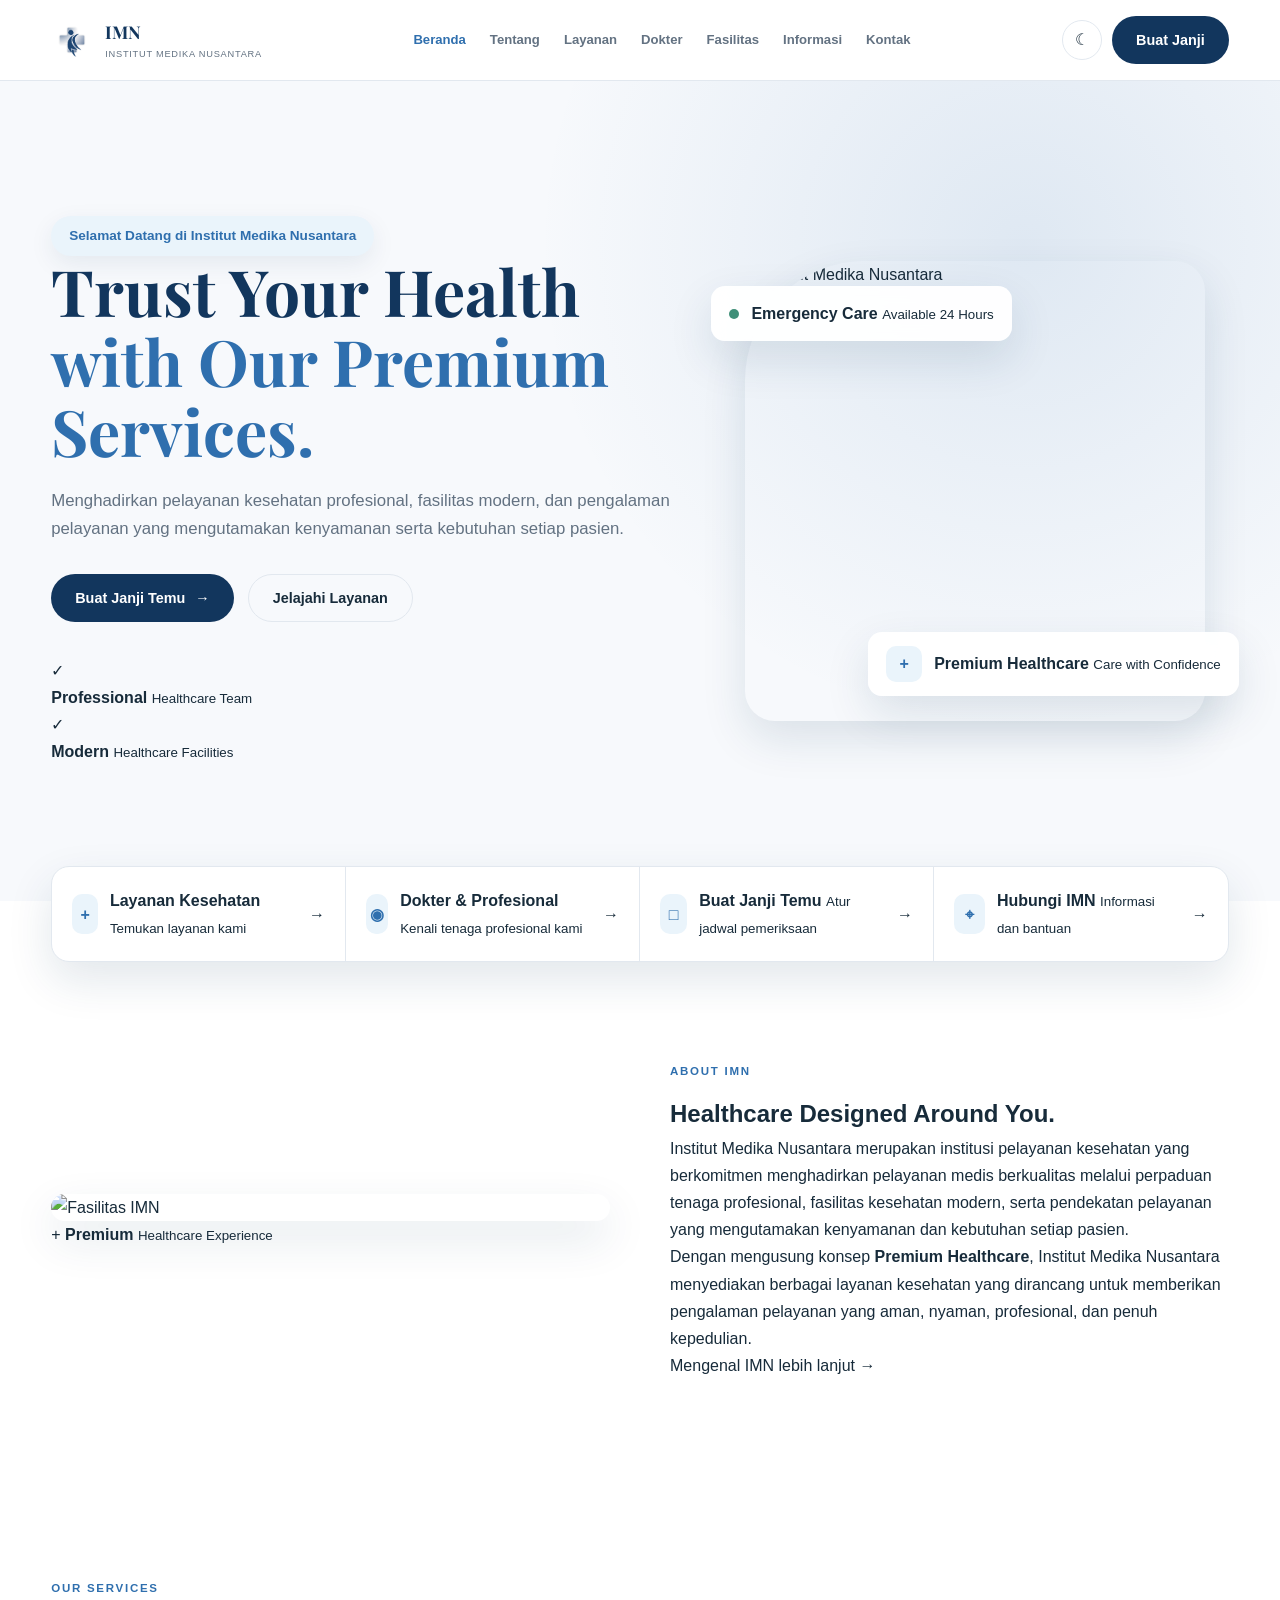
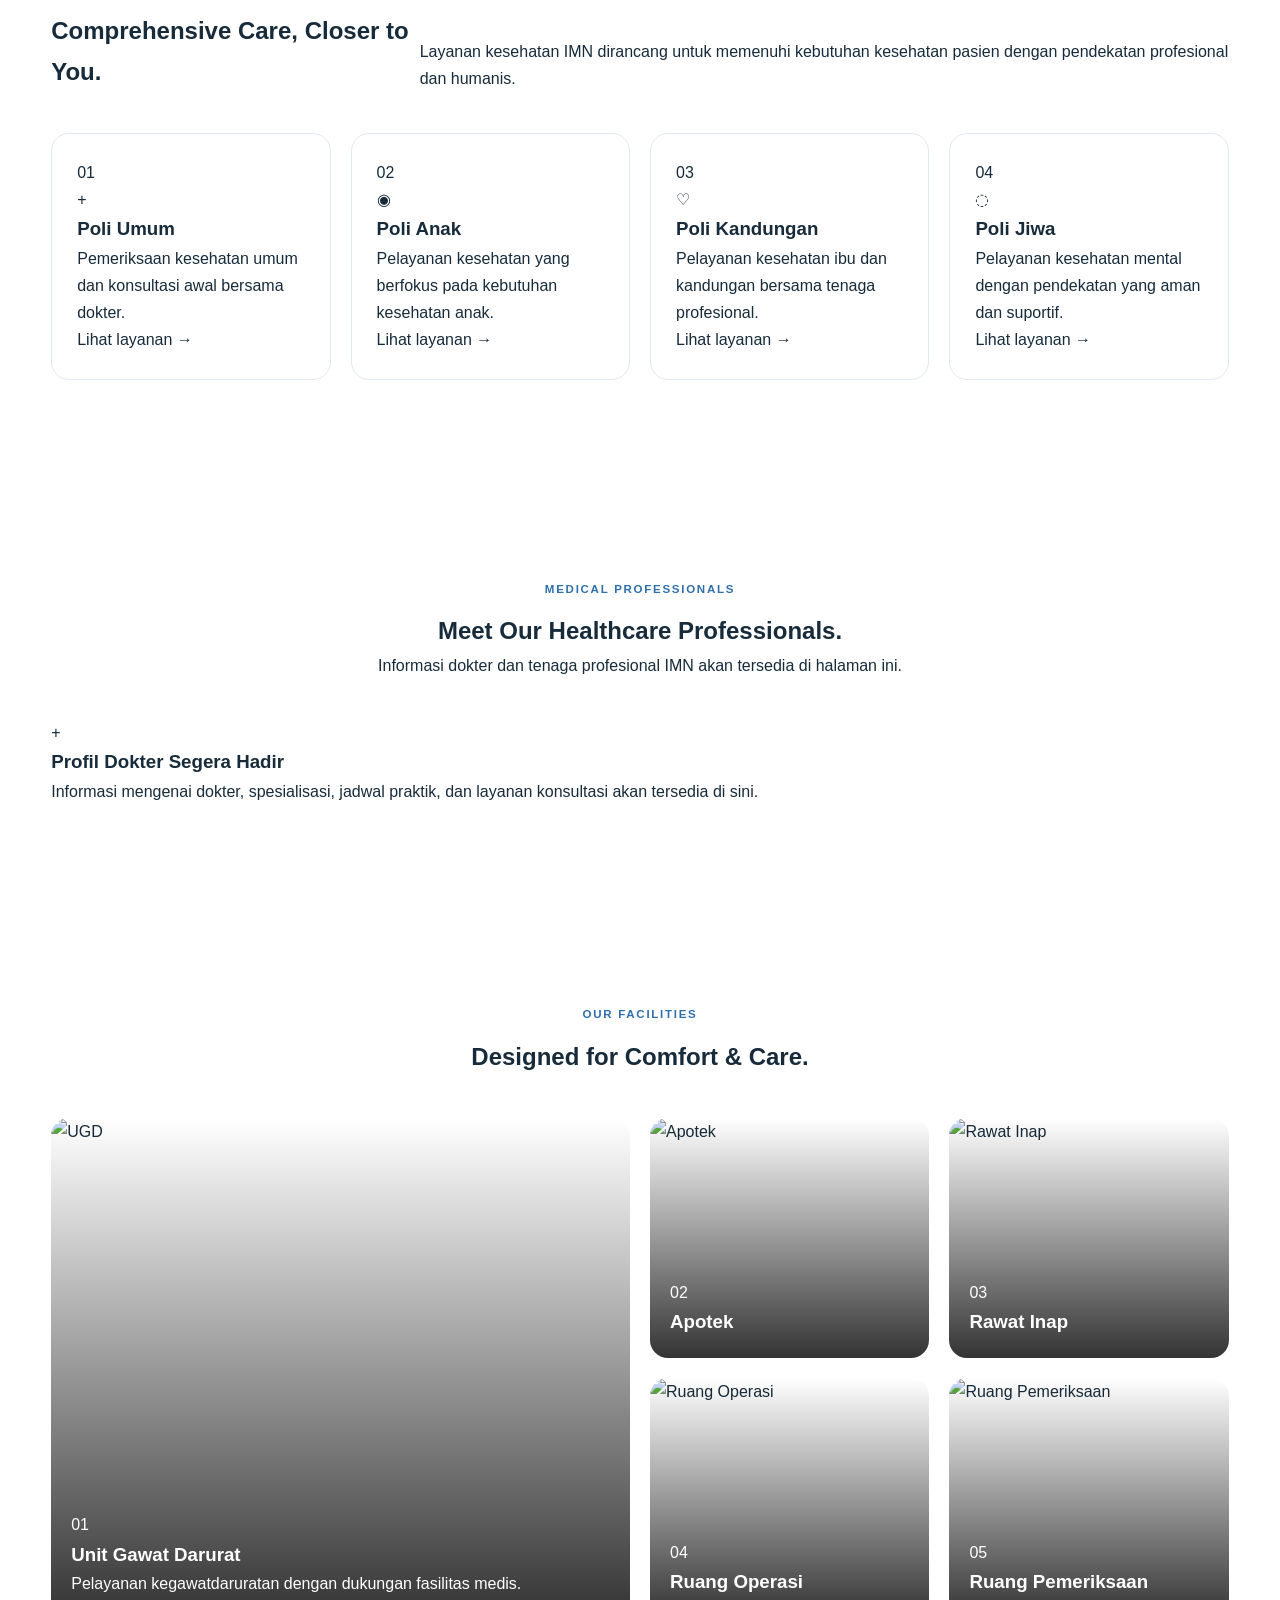
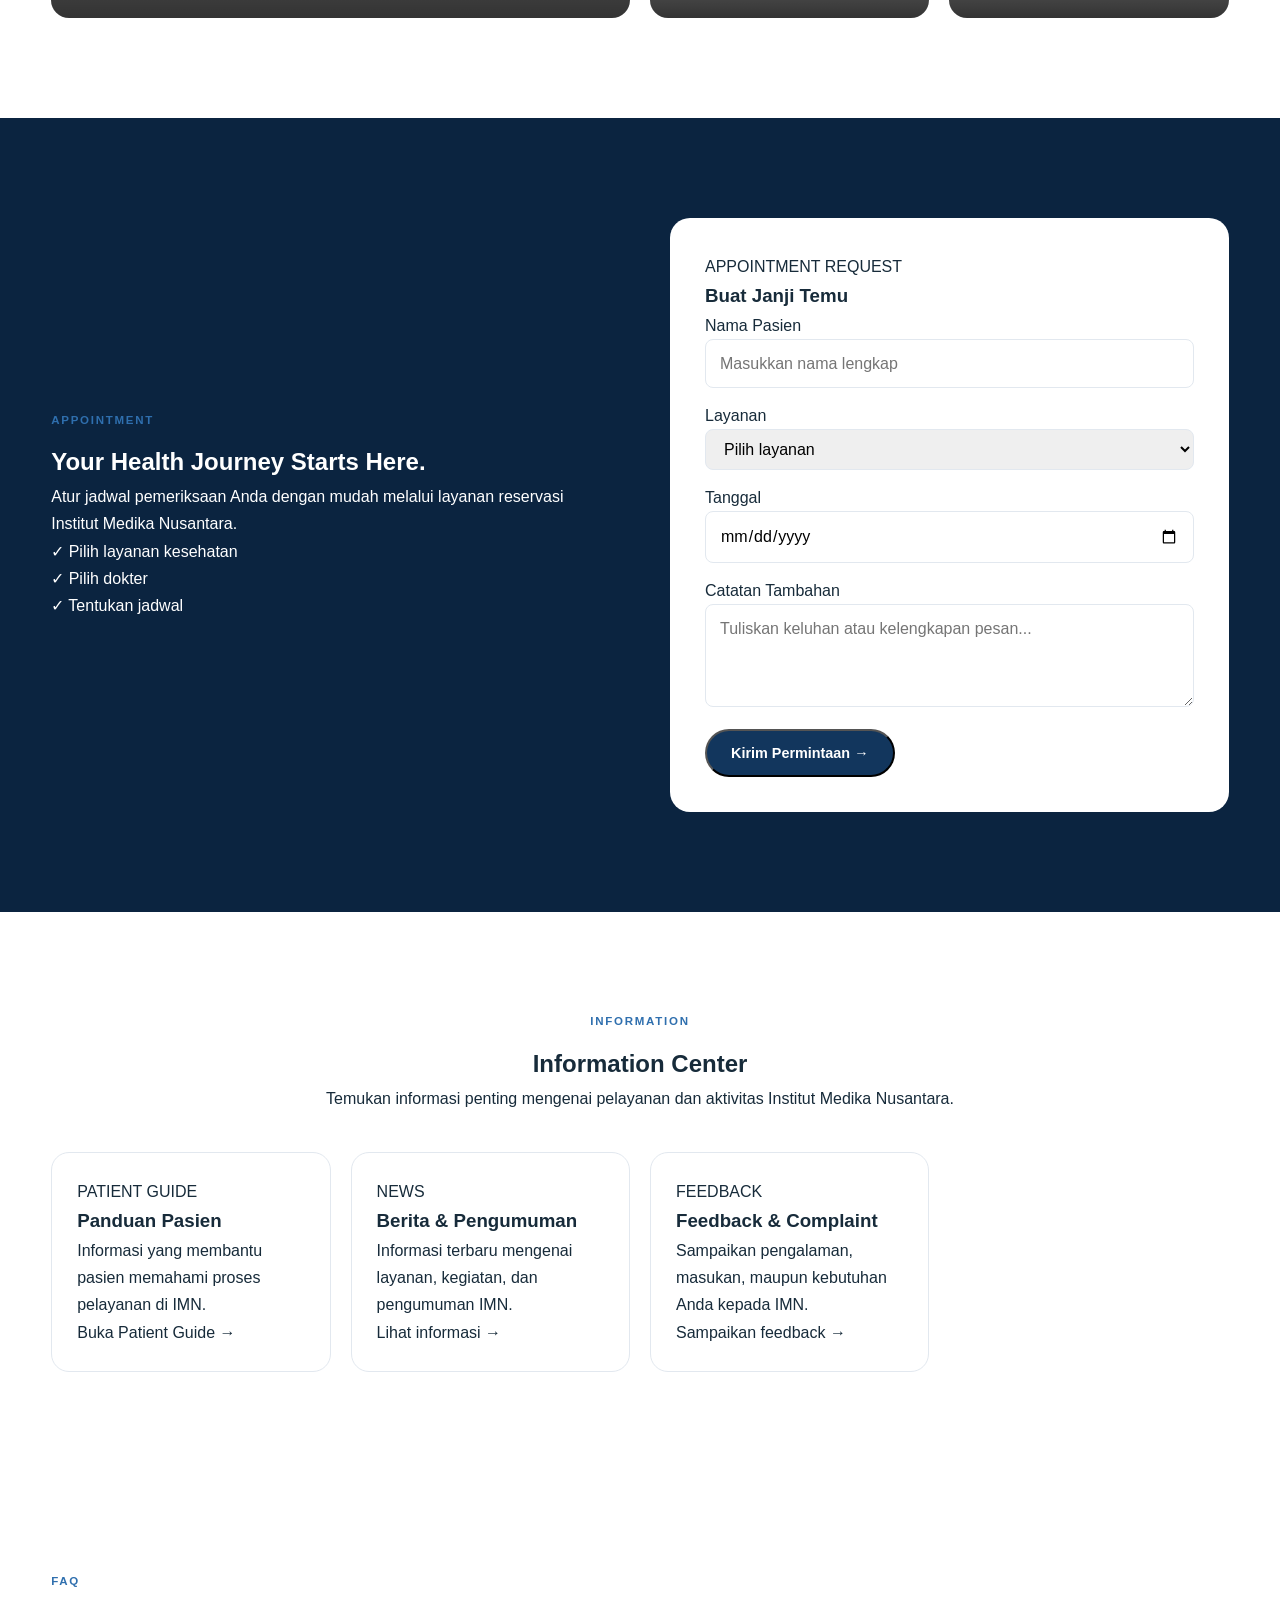
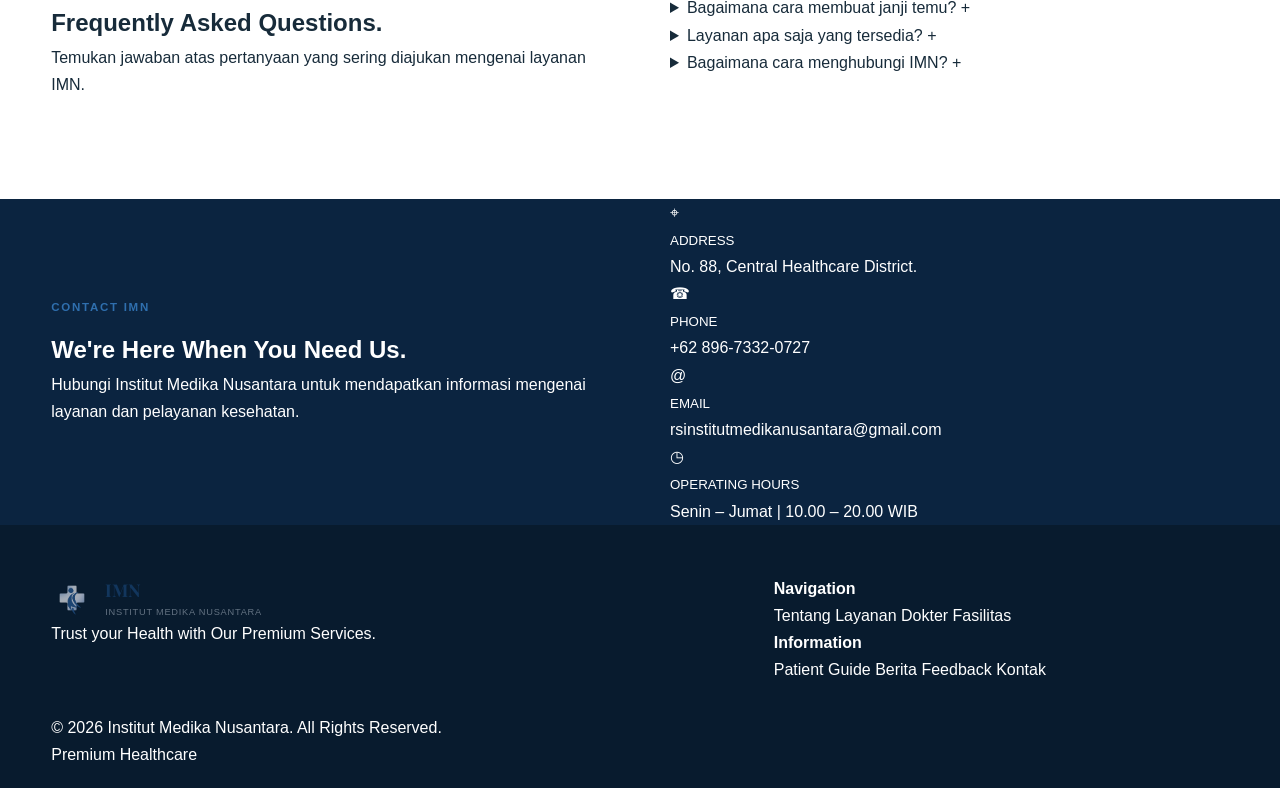
==== index.html @ 626694f0 "index.html" ====
<!DOCTYPE html>
<html lang="id">

<head>
    <meta charset="UTF-8">
    <meta name="viewport" content="width=device-width, initial-scale=1.0">
    <meta name="description" content="Institut Medika Nusantara — Premium Healthcare dengan pelayanan kesehatan profesional, modern, nyaman, dan terpercaya.">
    <title>Institut Medika Nusantara | Premium Healthcare</title>

    <!-- Google Fonts -->
    <link rel="preconnect" href="https://fonts.googleapis.com">
    <link rel="preconnect" href="https://fonts.gstatic.com" crossorigin>
    <link href="https://fonts.googleapis.com/css2?family=Playfair+Display:wght@600;700&family=Plus+Jakarta+Sans:wght@400;500;600;700&display=swap" rel="stylesheet">

    <!-- CSS -->
    <link rel="stylesheet" href="style.css">
</head>

<body>

    <!-- =========================
         NAVIGATION HEADER
    ========================== -->
    <header class="site-header">
        <div class="container nav-container">
            <a href="#home" class="brand">
                <div class="brand-logo">
                    <img src="imn-logo.png" alt="Logo IMN">
                </div>
                <div class="brand-text">
                    <span class="brand-name">IMN</span>
                    <span class="brand-fullname">Institut Medika Nusantara</span>
                </div>
            </a>

            <nav class="main-nav" id="mainNav">
                <a href="#home" class="nav-link active">Beranda</a>
                <a href="#about" class="nav-link">Tentang</a>
                <a href="#services" class="nav-link">Layanan</a>
                <a href="#doctors" class="nav-link">Dokter</a>
                <a href="#facilities" class="nav-link">Fasilitas</a>
                <a href="#information" class="nav-link">Informasi</a>
                <a href="#contact" class="nav-link">Kontak</a>
            </nav>

            <div class="nav-actions">
                <button class="theme-toggle" id="themeToggle" aria-label="Ubah tema" type="button">☾</button>
                <a href="#appointment" class="btn btn-primary nav-appointment">Buat Janji</a>
                <button class="menu-toggle" id="menuToggle" aria-label="Buka menu" aria-expanded="false" type="button">☰</button>
            </div>
        </div>
    </header>

    <!-- =========================
         MAIN CONTENT
    ========================== -->
    <main>

        <!-- =========================
             HERO SECTION (BERANDA)
        ========================== -->
        <section id="home" class="hero-fullscreen">
            <div class="container hero-container">
                <div class="hero-content">
                    <div class="welcome-pill">
                        <span class="pill-dot"></span>
                        <span>Selamat Datang di Institut Medika Nusantara</span>
                    </div>
                    <h1>Trust Your Health <span class="highlight-text">with Our Premium Services.</span></h1>
                    <p class="hero-description">
                        Menghadirkan pelayanan kesehatan profesional, fasilitas modern, dan pengalaman pelayanan yang mengutamakan kenyamanan serta kebutuhan setiap pasien.
                    </p>

                    <div class="hero-actions">
                        <a href="#appointment" class="btn btn-primary">
                            Buat Janji Temu <span class="arrow-icon">→</span>
                        </a>
                        <a href="#services" class="btn btn-outline">Jelajahi Layanan</a>
                    </div>

                    <div class="hero-trust">
                        <div class="trust-item">
                            <span class="trust-check">✓</span>
                            <div>
                                <strong>Professional</strong>
                                <small>Healthcare Team</small>
                            </div>
                        </div>
                        <div class="trust-item">
                            <span class="trust-check">✓</span>
                            <div>
                                <strong>Modern</strong>
                                <small>Healthcare Facilities</small>
                            </div>
                        </div>
                    </div>
                </div>

                <!-- HERO VISUAL WITH ANIMATION -->
                <div class="hero-visual">
                    <div class="hero-image-wrapper">
                        <img src="https://images.unsplash.com/photo-1587351021759-3e566b6af7cc?q=80&w=1200&auto=format&fit=crop" alt="Institut Medika Nusantara" class="hero-image">
                    </div>

                    <div class="floating-card emergency-card float-anim-1">
                        <span class="status-dot"></span>
                        <div>
                            <strong>Emergency Care</strong>
                            <small>Available 24 Hours</small>
                        </div>
                    </div>

                    <div class="floating-card healthcare-card float-anim-2">
                        <div class="healthcare-icon">+</div>
                        <div>
                            <strong>Premium Healthcare</strong>
                            <small>Care with Confidence</small>
                        </div>
                    </div>
                </div>
            </div>
        </section>

        <!-- =========================
             QUICK ACCESS
        ========================== -->
        <section class="quick-access">
            <div class="container">
                <div class="quick-access-grid reveal">
                    <a href="#services" class="quick-card">
                        <span class="quick-icon">+</span>
                        <div>
                            <strong>Layanan Kesehatan</strong>
                            <small>Temukan layanan kami</small>
                        </div>
                        <span class="arrow">→</span>
                    </a>

                    <a href="#doctors" class="quick-card">
                        <span class="quick-icon">◉</span>
                        <div>
                            <strong>Dokter & Profesional</strong>
                            <small>Kenali tenaga profesional kami</small>
                        </div>
                        <span class="arrow">→</span>
                    </a>

                    <a href="#appointment" class="quick-card">
                        <span class="quick-icon">□</span>
                        <div>
                            <strong>Buat Janji Temu</strong>
                            <small>Atur jadwal pemeriksaan</small>
                        </div>
                        <span class="arrow">→</span>
                    </a>

                    <a href="#contact" class="quick-card">
                        <span class="quick-icon">⌖</span>
                        <div>
                            <strong>Hubungi IMN</strong>
                            <small>Informasi dan bantuan</small>
                        </div>
                        <span class="arrow">→</span>
                    </a>
                </div>
            </div>
        </section>

        <!-- =========================
             ABOUT
        ========================== -->
        <section id="about" class="section about-section">
            <div class="container about-grid">
                <div class="about-visual reveal">
                    <div class="about-image-card">
                        <img src="https://images.unsplash.com/photo-1519494026892-80bbd2d6fd0d?q=80&w=1000&auto=format&fit=crop" alt="Fasilitas IMN">
                    </div>
                    <div class="experience-card">
                        <span class="exp-badge">+</span>
                        <strong>Premium</strong>
                        <small>Healthcare Experience</small>
                    </div>
                </div>

                <div class="section-content reveal">
                    <span class="section-label">ABOUT IMN</span>
                    <h2>Healthcare Designed <span>Around You.</span></h2>
                    <p>
                        Institut Medika Nusantara merupakan institusi pelayanan kesehatan yang berkomitmen menghadirkan pelayanan medis berkualitas melalui perpaduan tenaga profesional, fasilitas kesehatan modern, serta pendekatan pelayanan yang mengutamakan kenyamanan dan kebutuhan setiap pasien.
                    </p>
                    <p>
                        Dengan mengusung konsep <strong>Premium Healthcare</strong>, Institut Medika Nusantara menyediakan berbagai layanan kesehatan yang dirancang untuk memberikan pengalaman pelayanan yang aman, nyaman, profesional, dan penuh kepedulian.
                    </p>
                    <a href="#information" class="text-link">Mengenal IMN lebih lanjut →</a>
                </div>
            </div>
        </section>

        <!-- =========================
             SERVICES
        ========================== -->
        <section id="services" class="section services-section">
            <div class="container">
                <div class="section-heading reveal">
                    <div>
                        <span class="section-label">OUR SERVICES</span>
                        <h2>Comprehensive Care, <span>Closer to You.</span></h2>
                    </div>
                    <p>Layanan kesehatan IMN dirancang untuk memenuhi kebutuhan kesehatan pasien dengan pendekatan profesional dan humanis.</p>
                </div>

                <div class="services-grid reveal">
                    <article class="service-card">
                        <span class="service-number">01</span>
                        <div class="service-icon">+</div>
                        <h3>Poli Umum</h3>
                        <p>Pemeriksaan kesehatan umum dan konsultasi awal bersama dokter.</p>
                        <a href="#appointment" class="service-link">Lihat layanan →</a>
                    </article>

                    <article class="service-card">
                        <span class="service-number">02</span>
                        <div class="service-icon">◉</div>
                        <h3>Poli Anak</h3>
                        <p>Pelayanan kesehatan yang berfokus pada kebutuhan kesehatan anak.</p>
                        <a href="#appointment" class="service-link">Lihat layanan →</a>
                    </article>

                    <article class="service-card">
                        <span class="service-number">03</span>
                        <div class="service-icon">♡</div>
                        <h3>Poli Kandungan</h3>
                        <p>Pelayanan kesehatan ibu dan kandungan bersama tenaga profesional.</p>
                        <a href="#appointment" class="service-link">Lihat layanan →</a>
                    </article>

                    <article class="service-card">
                        <span class="service-number">04</span>
                        <div class="service-icon">◌</div>
                        <h3>Poli Jiwa</h3>
                        <p>Pelayanan kesehatan mental dengan pendekatan yang aman dan suportif.</p>
                        <a href="#appointment" class="service-link">Lihat layanan →</a>
                    </article>
                </div>
            </div>
        </section>

        <!-- =========================
             DOCTORS
        ========================== -->
        <section id="doctors" class="section doctors-section">
            <div class="container">
                <div class="section-heading centered reveal">
                    <span class="section-label">MEDICAL PROFESSIONALS</span>
                    <h2>Meet Our <span>Healthcare Professionals.</span></h2>
                    <p>Informasi dokter dan tenaga profesional IMN akan tersedia di halaman ini.</p>
                </div>

                <div class="doctor-placeholder reveal">
                    <div class="placeholder-icon">+</div>
                    <h3>Profil Dokter Segera Hadir</h3>
                    <p>Informasi mengenai dokter, spesialisasi, jadwal praktik, dan layanan konsultasi akan tersedia di sini.</p>
                </div>
            </div>
        </section>

        <!-- =========================
             FACILITIES
        ========================== -->
        <section id="facilities" class="section facilities-section">
            <div class="container">
                <div class="section-heading centered reveal">
                    <span class="section-label">OUR FACILITIES</span>
                    <h2>Designed for <span>Comfort & Care.</span></h2>
                </div>

                <div class="facilities-grid reveal">
                    <article class="facility-card large">
                        <img src="https://images.unsplash.com/photo-1516549655169-df83a0774514?q=80&w=1000&auto=format&fit=crop" alt="UGD">
                        <div class="facility-overlay">
                            <span>01</span>
                            <h3>Unit Gawat Darurat</h3>
                            <p>Pelayanan kegawatdaruratan dengan dukungan fasilitas medis.</p>
                        </div>
                    </article>

                    <article class="facility-card">
                        <img src="https://images.unsplash.com/photo-1586015555751-63bb77f4322a?q=80&w=600&auto=format&fit=crop" alt="Apotek">
                        <div class="facility-overlay">
                            <span>02</span>
                            <h3>Apotek</h3>
                        </div>
                    </article>

                    <article class="facility-card">
                        <img src="https://images.unsplash.com/photo-1512678080530-7760d81faba6?q=80&w=600&auto=format&fit=crop" alt="Rawat Inap">
                        <div class="facility-overlay">
                            <span>03</span>
                            <h3>Rawat Inap</h3>
                        </div>
                    </article>

                    <article class="facility-card">
                        <img src="https://images.unsplash.com/photo-1579684385127-1ef15d508118?q=80&w=600&auto=format&fit=crop" alt="Ruang Operasi">
                        <div class="facility-overlay">
                            <span>04</span>
                            <h3>Ruang Operasi</h3>
                        </div>
                    </article>

                    <article class="facility-card">
                        <img src="https://images.unsplash.com/photo-1629909613654-28e377c37b09?q=80&w=600&auto=format&fit=crop" alt="Ruang Pemeriksaan">
                        <div class="facility-overlay">
                            <span>05</span>
                            <h3>Ruang Pemeriksaan</h3>
                        </div>
                    </article>
                </div>
            </div>
        </section>

        <!-- =========================
             APPOINTMENT
        ========================== -->
        <section id="appointment" class="section appointment-section">
            <div class="container appointment-container reveal">
                <div class="appointment-intro">
                    <span class="section-label light">APPOINTMENT</span>
                    <h2>Your Health Journey <span>Starts Here.</span></h2>
                    <p>Atur jadwal pemeriksaan Anda dengan mudah melalui layanan reservasi Institut Medika Nusantara.</p>

                    <div class="appointment-benefits">
                        <div><span class="check-icon">✓</span> Pilih layanan kesehatan</div>
                        <div><span class="check-icon">✓</span> Pilih dokter</div>
                        <div><span class="check-icon">✓</span> Tentukan jadwal</div>
                    </div>
                </div>

                <form class="appointment-form" id="appointmentForm">
                    <div class="form-header">
                        <span>APPOINTMENT REQUEST</span>
                        <h3>Buat Janji Temu</h3>
                    </div>

                    <div class="form-group">
                        <label for="patientName">Nama Pasien</label>
                        <input type="text" id="patientName" name="patientName" placeholder="Masukkan nama lengkap" required>
                    </div>

                    <div class="form-row">
                        <div class="form-group">
                            <label for="service">Layanan</label>
                            <select id="service" name="service" required>
                                <option value="">Pilih layanan</option>
                                <option value="umum">Poli Umum</option>
                                <option value="anak">Poli Anak</option>
                                <option value="kandungan">Poli Kandungan</option>
                                <option value="jiwa">Poli Jiwa</option>
                            </select>
                        </div>

                        <div class="form-group">
                            <label for="date">Tanggal</label>
                            <input type="date" id="date" name="date" required>
                        </div>
                    </div>

                    <div class="form-group">
                        <label for="message">Catatan Tambahan</label>
                        <textarea id="message" name="message" rows="3" placeholder="Tuliskan keluhan atau kelengkapan pesan..."></textarea>
                    </div>

                    <button type="submit" class="btn btn-primary form-submit">
                        Kirim Permintaan →
                    </button>
                </form>
            </div>
        </section>

        <!-- =========================
             INFORMATION
        ========================== -->
        <section id="information" class="section information-section">
            <div class="container">
                <div class="section-heading centered reveal">
                    <span class="section-label">INFORMATION</span>
                    <h2>Information Center</h2>
                    <p>Temukan informasi penting mengenai pelayanan dan aktivitas Institut Medika Nusantara.</p>
                </div>

                <div class="information-grid reveal">
                    <article class="information-card">
                        <span class="info-tag">PATIENT GUIDE</span>
                        <h3>Panduan Pasien</h3>
                        <p>Informasi yang membantu pasien memahami proses pelayanan di IMN.</p>
                        <a href="#">Buka Patient Guide →</a>
                    </article>

                    <article class="information-card">
                        <span class="info-tag">NEWS</span>
                        <h3>Berita & Pengumuman</h3>
                        <p>Informasi terbaru mengenai layanan, kegiatan, dan pengumuman IMN.</p>
                        <a href="#">Lihat informasi →</a>
                    </article>

                    <article class="information-card">
                        <span class="info-tag">FEEDBACK</span>
                        <h3>Feedback & Complaint</h3>
                        <p>Sampaikan pengalaman, masukan, maupun kebutuhan Anda kepada IMN.</p>
                        <a href="#contact">Sampaikan feedback →</a>
                    </article>
                </div>
            </div>
        </section>

        <!-- =========================
             FAQ
        ========================== -->
        <section class="section faq-section">
            <div class="container faq-container reveal">
                <div class="faq-intro">
                    <span class="section-label">FAQ</span>
                    <h2>Frequently Asked <span>Questions.</span></h2>
                    <p>Temukan jawaban atas pertanyaan yang sering diajukan mengenai layanan IMN.</p>
                </div>

                <div class="faq-list">
                    <details>
                        <summary>Bagaimana cara membuat janji temu? <span>+</span></summary>
                        <p>Anda dapat menggunakan formulir reservasi pada halaman Buat Janji Temu untuk mengajukan jadwal pemeriksaan.</p>
                    </details>

                    <details>
                        <summary>Layanan apa saja yang tersedia? <span>+</span></summary>
                        <p>Institut Medika Nusantara menyediakan Poli Umum, Poli Anak, Poli Kandungan, dan Poli Jiwa.</p>
                    </details>

                    <details>
                        <summary>Bagaimana cara menghubungi IMN? <span>+</span></summary>
                        <p>Anda dapat menghubungi Institut Medika Nusantara melalui informasi kontak yang tersedia pada bagian Kontak.</p>
                    </details>
                </div>
            </div>
        </section>

        <!-- =========================
             CONTACT
        ========================== -->
        <section id="contact" class="contact-section">
            <div class="container contact-container reveal">
                <div class="contact-content">
                    <span class="section-label light">CONTACT IMN</span>
                    <h2>We're Here <span>When You Need Us.</span></h2>
                    <p>Hubungi Institut Medika Nusantara untuk mendapatkan informasi mengenai layanan dan pelayanan kesehatan.</p>
                </div>

                <div class="contact-details">
                    <div class="contact-item">
                        <span class="contact-icon">⌖</span>
                        <div>
                            <small>ADDRESS</small>
                            <p>No. 88, Central Healthcare District.</p>
                        </div>
                    </div>

                    <div class="contact-item">
                        <span class="contact-icon">☎</span>
                        <div>
                            <small>PHONE</small>
                            <p>+62 896-7332-0727</p>
                        </div>
                    </div>

                    <div class="contact-item">
                        <span class="contact-icon">@</span>
                        <div>
                            <small>EMAIL</small>
                            <p>rsinstitutmedikanusantara@gmail.com</p>
                        </div>
                    </div>

                    <div class="contact-item">
                        <span class="contact-icon">◷</span>
                        <div>
                            <small>OPERATING HOURS</small>
                            <p>Senin – Jumat | 10.00 – 20.00 WIB</p>
                        </div>
                    </div>
                </div>
            </div>
        </section>

    </main>

    <!-- =========================
         FOOTER
    ========================== -->
    <footer class="site-footer">
        <div class="container footer-container">
            <div class="footer-brand">
                <div class="brand">
                    <div class="brand-logo">
                        <img src="imn-logo.png" alt="Logo IMN">
                    </div>
                    <div class="brand-text">
                        <span class="brand-name">IMN</span>
                        <span class="brand-fullname">Institut Medika Nusantara</span>
                    </div>
                </div>
                <p>Trust your Health with Our Premium Services.</p>
            </div>

            <div class="footer-links">
                <div>
                    <h4>Navigation</h4>
                    <a href="#about">Tentang</a>
                    <a href="#services">Layanan</a>
                    <a href="#doctors">Dokter</a>
                    <a href="#facilities">Fasilitas</a>
                </div>

                <div>
                    <h4>Information</h4>
                    <a href="#information">Patient Guide</a>
                    <a href="#information">Berita</a>
                    <a href="#information">Feedback</a>
                    <a href="#contact">Kontak</a>
                </div>
            </div>
        </div>

        <div class="container footer-bottom">
            <p>© 2026 Institut Medika Nusantara. All Rights Reserved.</p>
            <p>Premium Healthcare</p>
        </div>
    </footer>

    <!-- JS -->
    <script src="script.js"></script>

</body>
</html>
---- style.css ----
/* =========================================================
   INSTITUT MEDIKA NUSANTARA - RESPONSIVE & ANIMATED CSS
========================================================= */

:root {
    --navy: #12365d;
    --navy-dark: #0b2440;
    --blue: #2f6fae;
    --blue-light: #eaf4fb;
    --green: #3f8f78;
    --green-light: #eaf7f2;
    --white: #ffffff;
    --off-white: #f7f9fc;
    --text: #172b3a;
    --text-light: #637282;
    --border: #e2e8ef;
    --shadow-sm: 0 8px 25px rgba(18, 54, 93, 0.08);
    --shadow-md: 0 18px 45px rgba(18, 54, 93, 0.12);
    --radius-md: 18px;
    --radius-lg: 28px;
    --container: 1200px;
    --transition: 0.3s ease;
}

body.dark-mode {
    --white: #101923;
    --off-white: #0b131c;
    --text: #f1f5f9;
    --text-light: #aab7c4;
    --border: #263747;
    --blue-light: #14283a;
    --green-light: #142c26;
    --shadow-sm: 0 8px 25px rgba(0, 0, 0, 0.25);
    --shadow-md: 0 18px 45px rgba(0, 0, 0, 0.35);
}

* {
    margin: 0;
    padding: 0;
    box-sizing: border-box;
}

html {
    scroll-behavior: smooth;
    scroll-padding-top: 90px;
}

body {
    font-family: "DM Sans", sans-serif;
    background: var(--white);
    color: var(--text);
    line-height: 1.7;
    overflow-x: hidden;
}

img {
    max-width: 100%;
    display: block;
}

a {
    color: inherit;
    text-decoration: none;
}

button, input, select, textarea {
    font: inherit;
}

button {
    cursor: pointer;
}

ul {
    list-style: none;
}

.container {
    width: min(92%, var(--container));
    margin-inline: auto;
}

.section {
    padding: 100px 0;
}

/* =========================================================
   ANIMASI NAIK-TURUN (FLOATING ANIMATION)
========================================================= */
@keyframes floatSlow {
    0% { transform: translateY(0px); }
    50% { transform: translateY(-14px); }
    100% { transform: translateY(0px); }
}

@keyframes floatReverse {
    0% { transform: translateY(0px); }
    50% { transform: translateY(14px); }
    100% { transform: translateY(0px); }
}

.floating-anim-1 {
    animation: floatSlow 4.5s ease-in-out infinite;
}

.floating-anim-2 {
    animation: floatReverse 5.5s ease-in-out infinite;
}

/* ANIMASI FADE-IN SAAT SCROLL */
.fade-in-section {
    opacity: 0;
    transform: translateY(35px);
    transition: opacity 0.8s ease, transform 0.8s ease;
}

.fade-in-section.is-visible {
    opacity: 1;
    transform: translateY(0);
}

.fade-in-up {
    animation: fadeInUp 1s ease forwards;
}

@keyframes fadeInUp {
    from {
        opacity: 0;
        transform: translateY(25px);
    }
    to {
        opacity: 1;
        transform: translateY(0);
    }
}

/* NAVIGATION */
.site-header {
    position: sticky;
    top: 0;
    z-index: 1000;
    background: rgba(255, 255, 255, 0.95);
    border-bottom: 1px solid var(--border);
    backdrop-filter: blur(15px);
}

body.dark-mode .site-header {
    background: rgba(16, 25, 35, 0.95);
}

.nav-container {
    min-height: 80px;
    display: flex;
    align-items: center;
    justify-content: space-between;
    gap: 20px;
}

.brand {
    display: flex;
    align-items: center;
    gap: 12px;
}

.brand-logo {
    width: 42px;
    height: 42px;
}

.brand-logo img {
    width: 100%;
    height: 100%;
    object-fit: contain;
}

.brand-text {
    display: flex;
    flex-direction: column;
}

.brand-name {
    color: var(--navy);
    font-family: "Playfair Display", serif;
    font-size: 1.1rem;
    font-weight: 700;
}

body.dark-mode .brand-name {
    color: #ffffff;
}

.brand-fullname {
    color: var(--text-light);
    font-size: 0.58rem;
    text-transform: uppercase;
    letter-spacing: 0.08em;
}

.main-nav {
    display: flex;
    align-items: center;
    gap: 24px;
}

.nav-link {
    color: var(--text-light);
    font-size: 0.82rem;
    font-weight: 600;
    transition: color var(--transition);
}

.nav-link:hover, .nav-link.active {
    color: var(--blue);
}

.nav-actions {
    display: flex;
    align-items: center;
    gap: 10px;
}

.theme-toggle, .menu-toggle {
    width: 40px;
    height: 40px;
    border: 1px solid var(--border);
    border-radius: 50%;
    background: transparent;
    color: var(--text);
    display: grid;
    place-items: center;
}

.menu-toggle {
    display: none;
}

/* =========================================================
   BERANDA UTAMA (HERO FULL-SCREEN TERKUNCI ELEGAN)
========================================================= */
.hero-fullscreen {
    min-height: calc(100vh - 80px);
    display: flex;
    align-items: center;
    background: radial-gradient(circle at 80% 20%, rgba(47, 111, 174, 0.12), transparent 40%), var(--off-white);
    padding: 40px 0;
    overflow: hidden;
}

.welcome-speech-large {
    margin-bottom: 18px;
}

.welcome-pill {
    display: inline-block;
    padding: 8px 18px;
    background: var(--blue-light);
    color: var(--blue);
    font-size: 0.85rem;
    font-weight: 700;
    border-radius: 999px;
    box-shadow: var(--shadow-sm);
}

.hero-container {
    display: grid;
    grid-template-columns: 1.1fr 0.9fr;
    align-items: center;
    gap: 50px;
}

.hero-fullscreen h1 {
    font-family: "Playfair Display", serif;
    font-size: clamp(2.8rem, 5vw, 4.6rem);
    color: var(--navy);
    line-height: 1.1;
    margin-bottom: 20px;
}

body.dark-mode .hero-fullscreen h1 {
    color: #ffffff;
}

.highlight-text {
    color: var(--blue);
}

.hero-description {
    font-size: 1.05rem;
    margin-bottom: 30px;
    color: var(--text-light);
}

.hero-actions {
    display: flex;
    gap: 14px;
    margin-bottom: 35px;
}

.hero-visual {
    position: relative;
    display: flex;
    justify-content: center;
}

.hero-image-wrapper {
    width: min(100%, 460px);
    border-radius: 120px 30px 30px 30px;
    overflow: hidden;
    box-shadow: var(--shadow-md);
}

.hero-image {
    width: 100%;
    height: 460px;
    object-fit: cover;
}

.floating-card {
    position: absolute;
    display: flex;
    align-items: center;
    gap: 12px;
    padding: 14px 18px;
    background: rgba(255, 255, 255, 0.95);
    border-radius: 14px;
    box-shadow: var(--shadow-md);
    backdrop-filter: blur(10px);
}

body.dark-mode .floating-card {
    background: rgba(16, 25, 35, 0.95);
}

.emergency-card {
    top: 25px;
    left: -10px;
}

.healthcare-card {
    bottom: 25px;
    right: -10px;
}

.status-dot {
    width: 10px;
    height: 10px;
    border-radius: 50%;
    background: var(--green);
}

.healthcare-icon {
    width: 36px;
    height: 36px;
    border-radius: 10px;
    background: var(--blue-light);
    color: var(--blue);
    display: grid;
    place-items: center;
    font-weight: 700;
}

/* TOMBOL UMUM & GRID LAINNYA */
.btn {
    display: inline-flex;
    align-items: center;
    justify-content: center;
    gap: 10px;
    min-height: 48px;
    padding: 0 24px;
    border-radius: 999px;
    font-weight: 700;
    font-size: 0.9rem;
    transition: var(--transition);
}

.btn-primary {
    background: var(--navy);
    color: #ffffff;
}

.btn-primary:hover {
    background: var(--blue);
}

.btn-outline {
    border: 1px solid var(--border);
    background: transparent;
}

.section-label {
    display: block;
    color: var(--blue);
    font-size: 0.72rem;
    font-weight: 700;
    letter-spacing: 0.15em;
    text-transform: uppercase;
    margin-bottom: 12px;
}

.section-heading {
    display: flex;
    justify-content: space-between;
    align-items: flex-end;
    margin-bottom: 40px;
}

.section-heading.centered {
    text-align: center;
    display: block;
}

/* QUICK ACCESS */
.quick-access {
    margin-top: -35px;
    position: relative;
    z-index: 5;
}

.quick-access-grid {
    display: grid;
    grid-template-columns: repeat(4, 1fr);
    background: var(--white);
    border-radius: var(--radius-md);
    box-shadow: var(--shadow-md);
    border: 1px solid var(--border);
}

.quick-card {
    padding: 20px;
    display: flex;
    align-items: center;
    gap: 12px;
    border-right: 1px solid var(--border);
}

.quick-card:last-child {
    border-right: none;
}

.quick-icon {
    width: 40px;
    height: 40px;
    border-radius: 10px;
    background: var(--blue-light);
    color: var(--blue);
    display: grid;
    place-items: center;
    font-weight: 700;
}

/* ABOUT, SERVICES, FACILITIES, DLL */
.about-grid, .appointment-container, .contact-container, .faq-container {
    display: grid;
    grid-template-columns: 1fr 1fr;
    gap: 60px;
    align-items: center;
}

.about-image-card {
    border-radius: 24px;
    overflow: hidden;
    box-shadow: var(--shadow-md);
}

.services-grid, .facilities-grid, .information-grid {
    display: grid;
    grid-template-columns: repeat(4, 1fr);
    gap: 20px;
}

.service-card, .information-card {
    padding: 25px;
    background: var(--white);
    border: 1px solid var(--border);
    border-radius: var(--radius-md);
}

.facilities-grid {
    grid-auto-rows: 240px;
}

.facility-card {
    position: relative;
    border-radius: 18px;
    overflow: hidden;
}

.facility-card.large {
    grid-column: span 2;
    grid-row: span 2;
}

.facility-card img {
    width: 100%;
    height: 100%;
    object-fit: cover;
}

.facility-overlay {
    position: absolute;
    inset: 0;
    padding: 20px;
    display: flex;
    flex-direction: column;
    justify-content: flex-end;
    background: linear-gradient(to top, rgba(0,0,0,0.8), transparent);
    color: #fff;
}

.appointment-section, .contact-section {
    background: var(--navy-dark);
    color: #fff;
}

.appointment-form {
    background: var(--white);
    padding: 35px;
    border-radius: 20px;
    color: var(--text);
}

.form-group {
    margin-bottom: 14px;
}

.form-group input, .form-group select, .form-group textarea {
    width: 100%;
    padding: 10px 14px;
    border: 1px solid var(--border);
    border-radius: 8px;
}

.site-footer {
    background: #081b2e;
    color: #fff;
    padding: 50px 0 20px;
}

.footer-container {
    display: grid;
    grid-template-columns: 1.2fr 0.8fr;
    gap: 40px;
    margin-bottom: 30px;
}

/* RESPONSIVE MOBILE */
@media (max-width: 900px) {
    .hero-container, .about-grid, .appointment-container, .contact-container, .faq-container, .footer-container {
        grid-template-columns: 1fr;
    }
    .services-grid, .facilities-grid, .information-grid, .quick-access-grid {
        grid-template-columns: 1fr;
    }
    .main-nav {
        position: absolute;
        top: 80px;
        left: 0;
        right: 0;
        display: none;
        flex-direction: column;
        background: var(--white);
        padding: 20px;
        border-bottom: 1px solid var(--border);
        box-shadow: var(--shadow-md);
    }
    .main-nav.open {
        display: flex;
    }
    .menu-toggle {
        display: grid;
    }
    .nav-appointment {
        display: none;
    }
}
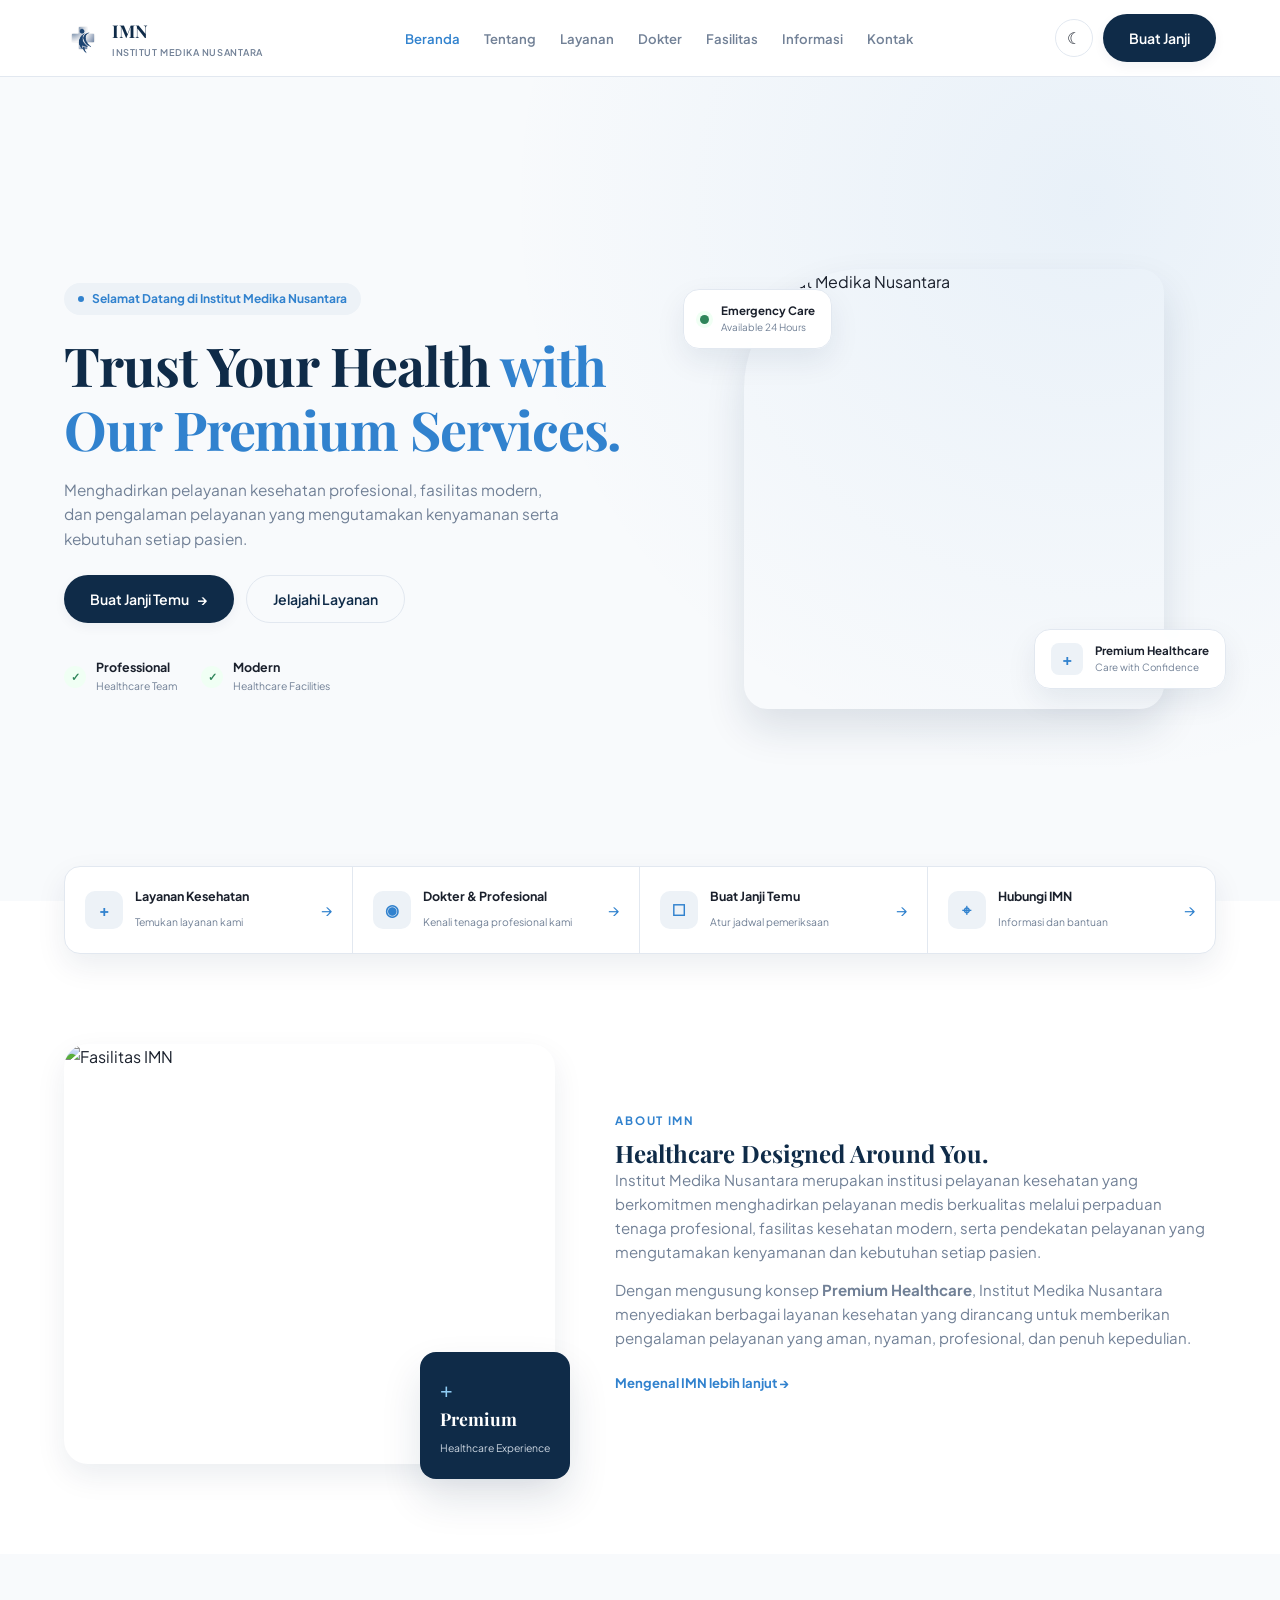
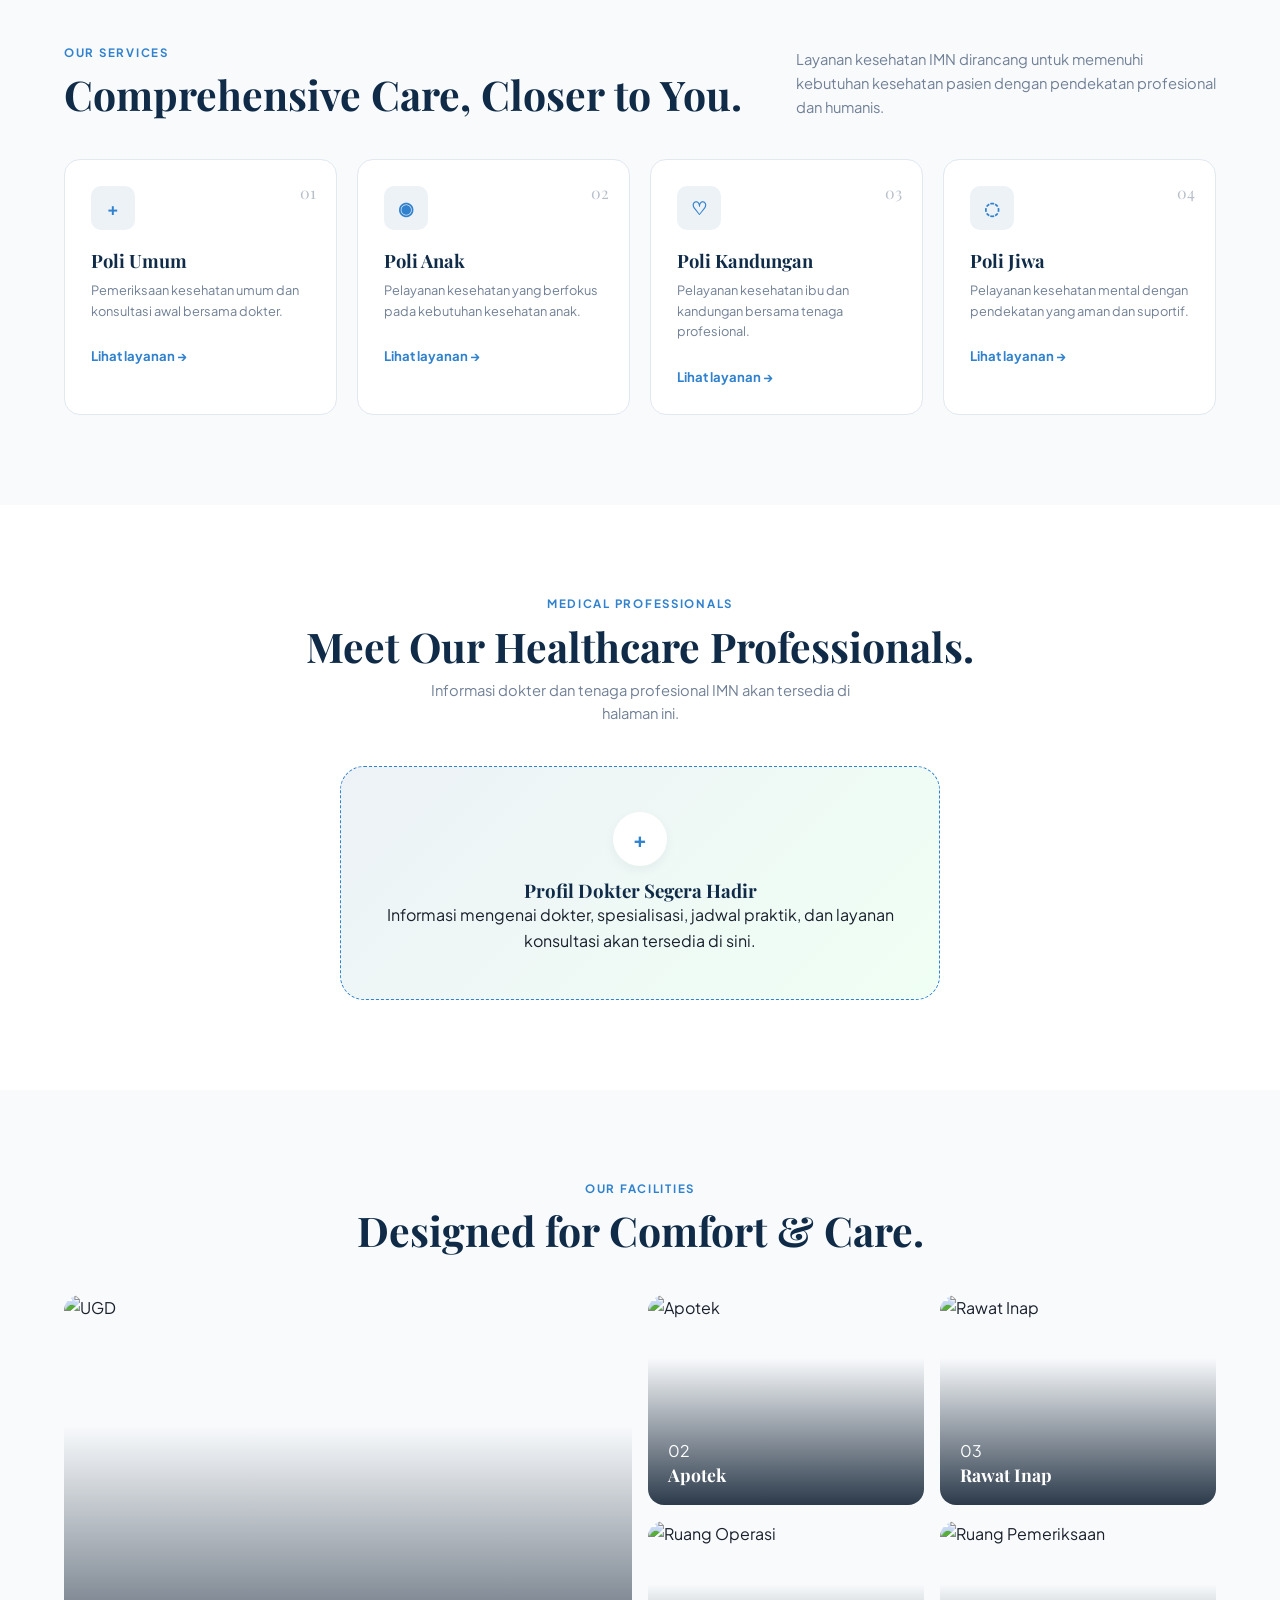
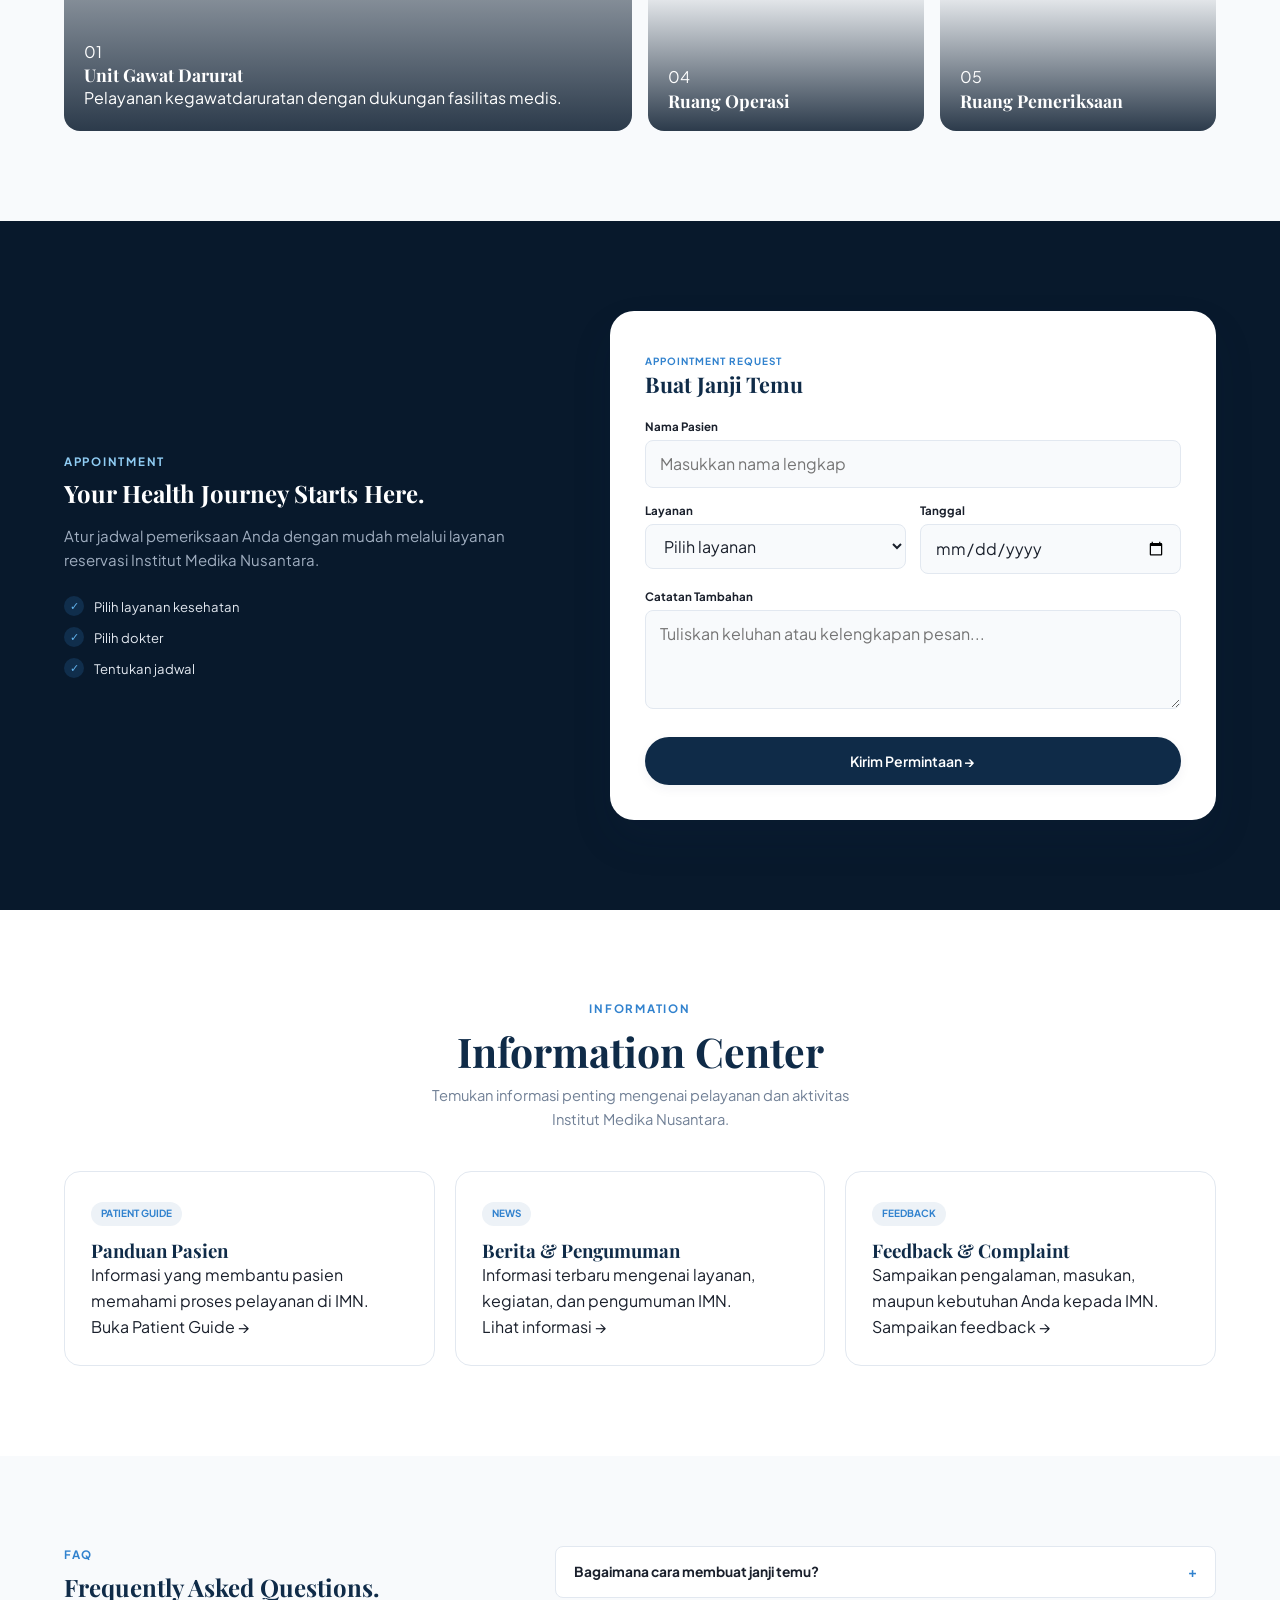
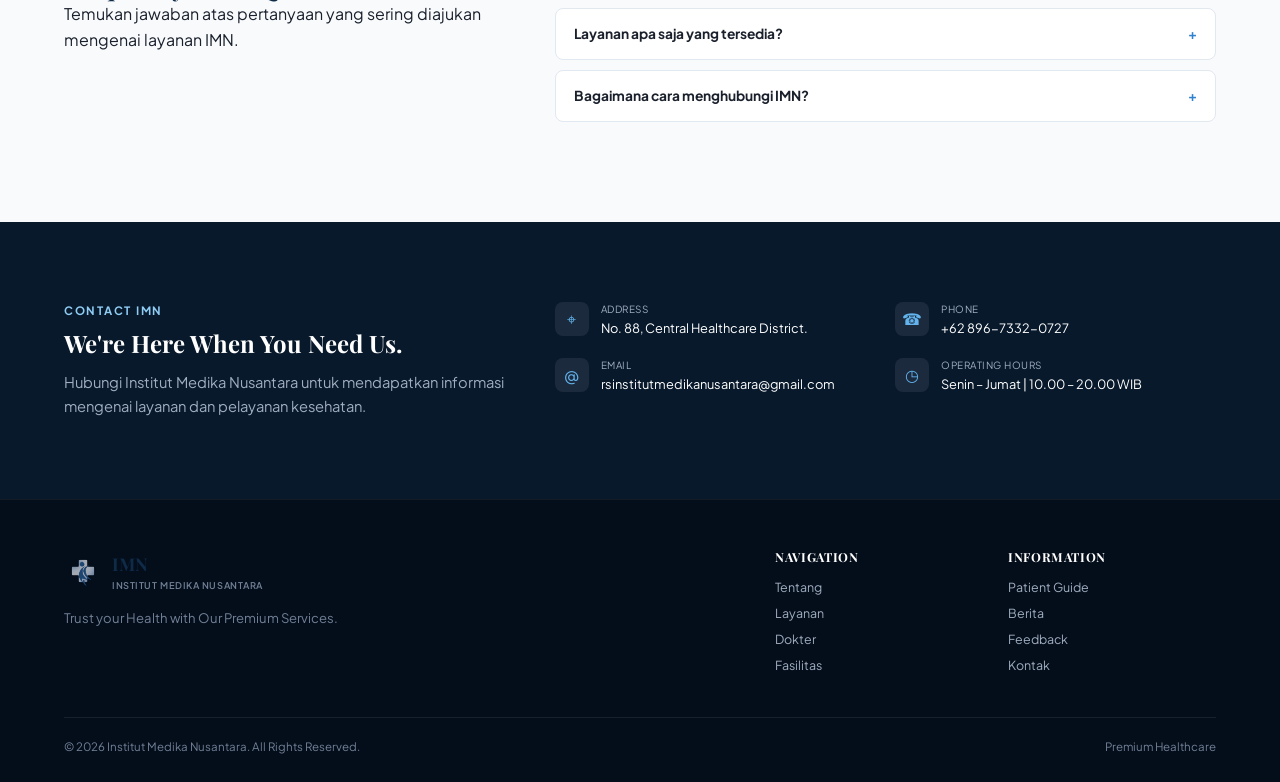
==== commit 75107e30: "index.html" ====
--- a/index.html
+++ b/index.html
@@ -403,11 +403,12 @@
                         <a href="#">Lihat informasi →</a>
                     </article>
 
+                    <!-- KARTU FEEDBACK YANG SUDAH DIHUBUNGKAN KE FEEDBACK.HTML -->
                     <article class="information-card">
                         <span class="info-tag">FEEDBACK</span>
                         <h3>Feedback & Complaint</h3>
                         <p>Sampaikan pengalaman, masukan, maupun kebutuhan Anda kepada IMN.</p>
-                        <a href="#contact">Sampaikan feedback →</a>
+                        <a href="feedback.html">Sampaikan feedback →</a>
                     </article>
                 </div>
             </div>
--- a/style.css
+++ b/style.css
@@ -1,37 +1,46 @@
 /* =========================================================
-   INSTITUT MEDIKA NUSANTARA - RESPONSIVE & ANIMATED CSS
+   INSTITUT MEDIKA NUSANTARA - LUXURY PREMIUM CSS
 ========================================================= */
 
 :root {
-    --navy: #12365d;
-    --navy-dark: #0b2440;
-    --blue: #2f6fae;
-    --blue-light: #eaf4fb;
-    --green: #3f8f78;
-    --green-light: #eaf7f2;
+    --navy: #0f2b48;
+    --navy-dark: #08192c;
+    --blue: #2b6cb0;
+    --blue-light: #edf2f7;
+    --blue-accent: #3182ce;
+    --green: #2f855a;
+    --green-light: #f0fff4;
+    
     --white: #ffffff;
-    --off-white: #f7f9fc;
-    --text: #172b3a;
-    --text-light: #637282;
-    --border: #e2e8ef;
-    --shadow-sm: 0 8px 25px rgba(18, 54, 93, 0.08);
-    --shadow-md: 0 18px 45px rgba(18, 54, 93, 0.12);
-    --radius-md: 18px;
-    --radius-lg: 28px;
+    --off-white: #f8fafc;
+    --text: #1a202c;
+    --text-light: #718096;
+    --border: #e2e8f0;
+    
+    --shadow-sm: 0 4px 12px rgba(15, 43, 72, 0.05);
+    --shadow-md: 0 12px 30px rgba(15, 43, 72, 0.08);
+    --shadow-lg: 0 20px 40px rgba(15, 43, 72, 0.12);
+
+    --radius-sm: 8px;
+    --radius-md: 16px;
+    --radius-lg: 24px;
+
     --container: 1200px;
-    --transition: 0.3s ease;
+    --transition: all 0.3s cubic-bezier(0.16, 1, 0.3, 1);
 }
 
 body.dark-mode {
-    --white: #101923;
-    --off-white: #0b131c;
-    --text: #f1f5f9;
-    --text-light: #aab7c4;
-    --border: #263747;
-    --blue-light: #14283a;
-    --green-light: #142c26;
-    --shadow-sm: 0 8px 25px rgba(0, 0, 0, 0.25);
-    --shadow-md: 0 18px 45px rgba(0, 0, 0, 0.35);
+    --navy: #1a365d;
+    --navy-dark: #0d1b2a;
+    --white: #0f172a;
+    --off-white: #0b1120;
+    --text: #f8fafc;
+    --text-light: #94a3b8;
+    --border: #1e293b;
+    --blue-light: #1e293b;
+    --green-light: #064e3b;
+    --shadow-sm: 0 4px 12px rgba(0, 0, 0, 0.3);
+    --shadow-md: 0 12px 30px rgba(0, 0, 0, 0.4);
 }
 
 * {
@@ -42,19 +51,21 @@
 
 html {
     scroll-behavior: smooth;
-    scroll-padding-top: 90px;
+    scroll-padding-top: 80px;
 }
 
 body {
-    font-family: "DM Sans", sans-serif;
+    font-family: 'Plus Jakarta Sans', sans-serif;
     background: var(--white);
     color: var(--text);
-    line-height: 1.7;
+    line-height: 1.6;
     overflow-x: hidden;
+    -webkit-font-smoothing: antialiased;
 }
 
 img {
     max-width: 100%;
+    height: auto;
     display: block;
 }
 
@@ -69,69 +80,102 @@
 
 button {
     cursor: pointer;
-}
-
-ul {
-    list-style: none;
+    border: none;
+    background: none;
 }
 
 .container {
-    width: min(92%, var(--container));
+    width: min(90%, var(--container));
     margin-inline: auto;
 }
 
 .section {
-    padding: 100px 0;
-}
-
-/* =========================================================
-   ANIMASI NAIK-TURUN (FLOATING ANIMATION)
-========================================================= */
+    padding: 90px 0;
+}
+
+/* TYPOGRAPHY */
+h1, h2, h3, h4 {
+    font-family: 'Playfair Display', serif;
+    line-height: 1.2;
+    color: var(--navy);
+}
+
+body.dark-mode h1, body.dark-mode h2, body.dark-mode h3 {
+    color: var(--white);
+}
+
+.highlight-text {
+    color: var(--blue-accent);
+}
+
+/* ANIMATIONS */
 @keyframes floatSlow {
-    0% { transform: translateY(0px); }
-    50% { transform: translateY(-14px); }
-    100% { transform: translateY(0px); }
+    0%, 100% { transform: translateY(0px); }
+    50% { transform: translateY(-10px); }
 }
 
 @keyframes floatReverse {
-    0% { transform: translateY(0px); }
-    50% { transform: translateY(14px); }
-    100% { transform: translateY(0px); }
-}
-
-.floating-anim-1 {
-    animation: floatSlow 4.5s ease-in-out infinite;
-}
-
-.floating-anim-2 {
-    animation: floatReverse 5.5s ease-in-out infinite;
-}
-
-/* ANIMASI FADE-IN SAAT SCROLL */
-.fade-in-section {
+    0%, 100% { transform: translateY(0px); }
+    50% { transform: translateY(10px); }
+}
+
+.float-anim-1 {
+    animation: floatSlow 5s ease-in-out infinite;
+}
+
+.float-anim-2 {
+    animation: floatReverse 6s ease-in-out infinite;
+}
+
+.reveal {
     opacity: 0;
-    transform: translateY(35px);
-    transition: opacity 0.8s ease, transform 0.8s ease;
-}
-
-.fade-in-section.is-visible {
+    transform: translateY(25px);
+    transition: opacity 0.7s ease, transform 0.7s ease;
+}
+
+.reveal.active {
     opacity: 1;
     transform: translateY(0);
 }
 
-.fade-in-up {
-    animation: fadeInUp 1s ease forwards;
-}
-
-@keyframes fadeInUp {
-    from {
-        opacity: 0;
-        transform: translateY(25px);
-    }
-    to {
-        opacity: 1;
-        transform: translateY(0);
-    }
+/* BUTTONS */
+.btn {
+    display: inline-flex;
+    align-items: center;
+    justify-content: center;
+    gap: 8px;
+    height: 48px;
+    padding: 0 26px;
+    border-radius: 999px;
+    font-size: 0.88rem;
+    font-weight: 600;
+    transition: var(--transition);
+}
+
+.btn-primary {
+    background: var(--navy);
+    color: #ffffff;
+    box-shadow: var(--shadow-sm);
+}
+
+.btn-primary:hover {
+    background: var(--blue-accent);
+    transform: translateY(-2px);
+}
+
+.btn-outline {
+    border: 1px solid var(--border);
+    color: var(--navy);
+    background: transparent;
+}
+
+body.dark-mode .btn-outline {
+    color: var(--text);
+}
+
+.btn-outline:hover {
+    border-color: var(--blue-accent);
+    color: var(--blue-accent);
 }
 
 /* NAVIGATION */
@@ -140,31 +184,30 @@
     top: 0;
     z-index: 1000;
     background: rgba(255, 255, 255, 0.95);
+    backdrop-filter: blur(12px);
     border-bottom: 1px solid var(--border);
-    backdrop-filter: blur(15px);
 }
 
 body.dark-mode .site-header {
-    background: rgba(16, 25, 35, 0.95);
+    background: rgba(15, 23, 42, 0.95);
 }
 
 .nav-container {
-    min-height: 80px;
+    height: 76px;
     display: flex;
     align-items: center;
     justify-content: space-between;
-    gap: 20px;
 }
 
 .brand {
     display: flex;
     align-items: center;
-    gap: 12px;
+    gap: 10px;
 }
 
 .brand-logo {
-    width: 42px;
-    height: 42px;
+    width: 38px;
+    height: 38px;
 }
 
 .brand-logo img {
@@ -179,38 +222,38 @@
 }
 
 .brand-name {
+    font-family: 'Playfair Display', serif;
+    font-size: 1.1rem;
+    font-weight: 700;
     color: var(--navy);
-    font-family: "Playfair Display", serif;
-    font-size: 1.1rem;
-    font-weight: 700;
 }
 
 body.dark-mode .brand-name {
-    color: #ffffff;
+    color: var(--white);
 }
 
 .brand-fullname {
+    font-size: 0.58rem;
+    font-weight: 600;
+    letter-spacing: 0.06em;
     color: var(--text-light);
-    font-size: 0.58rem;
     text-transform: uppercase;
-    letter-spacing: 0.08em;
 }
 
 .main-nav {
     display: flex;
-    align-items: center;
     gap: 24px;
 }
 
 .nav-link {
-    color: var(--text-light);
     font-size: 0.82rem;
     font-weight: 600;
-    transition: color var(--transition);
+    color: var(--text-light);
+    transition: var(--transition);
 }
 
 .nav-link:hover, .nav-link.active {
-    color: var(--blue);
+    color: var(--blue-accent);
 }
 
 .nav-actions {
@@ -220,80 +263,106 @@
 }
 
 .theme-toggle, .menu-toggle {
-    width: 40px;
-    height: 40px;
+    width: 38px;
+    height: 38px;
     border: 1px solid var(--border);
     border-radius: 50%;
-    background: transparent;
+    display: grid;
+    place-items: center;
     color: var(--text);
-    display: grid;
-    place-items: center;
 }
 
 .menu-toggle {
     display: none;
 }
 
-/* =========================================================
-   BERANDA UTAMA (HERO FULL-SCREEN TERKUNCI ELEGAN)
-========================================================= */
+/* HERO SECTION */
 .hero-fullscreen {
-    min-height: calc(100vh - 80px);
-    display: flex;
-    align-items: center;
-    background: radial-gradient(circle at 80% 20%, rgba(47, 111, 174, 0.12), transparent 40%), var(--off-white);
-    padding: 40px 0;
-    overflow: hidden;
-}
-
-.welcome-speech-large {
+    min-height: calc(100vh - 76px);
+    display: flex;
+    align-items: center;
+    background: radial-gradient(circle at 85% 15%, rgba(49, 130, 206, 0.08), transparent 45%), var(--off-white);
+    padding: 50px 0;
+}
+
+.hero-container {
+    display: grid;
+    grid-template-columns: 1.05fr 0.95fr;
+    align-items: center;
+    gap: 50px;
+}
+
+.welcome-pill {
+    display: inline-flex;
+    align-items: center;
+    gap: 8px;
+    padding: 6px 14px;
+    background: var(--blue-light);
+    color: var(--blue-accent);
+    font-size: 0.75rem;
+    font-weight: 700;
+    border-radius: 999px;
     margin-bottom: 18px;
 }
 
-.welcome-pill {
-    display: inline-block;
-    padding: 8px 18px;
-    background: var(--blue-light);
-    color: var(--blue);
-    font-size: 0.85rem;
-    font-weight: 700;
-    border-radius: 999px;
-    box-shadow: var(--shadow-sm);
-}
-
-.hero-container {
-    display: grid;
-    grid-template-columns: 1.1fr 0.9fr;
-    align-items: center;
-    gap: 50px;
-}
-
-.hero-fullscreen h1 {
-    font-family: "Playfair Display", serif;
-    font-size: clamp(2.8rem, 5vw, 4.6rem);
-    color: var(--navy);
-    line-height: 1.1;
-    margin-bottom: 20px;
-}
-
-body.dark-mode .hero-fullscreen h1 {
-    color: #ffffff;
-}
-
-.highlight-text {
-    color: var(--blue);
+.pill-dot {
+    width: 6px;
+    height: 6px;
+    background: var(--blue-accent);
+    border-radius: 50%;
+}
+
+.hero-content h1 {
+    font-size: clamp(2.4rem, 4.2vw, 4rem);
+    margin-bottom: 16px;
+    letter-spacing: -0.02em;
 }
 
 .hero-description {
-    font-size: 1.05rem;
-    margin-bottom: 30px;
+    font-size: 0.96rem;
     color: var(--text-light);
+    margin-bottom: 24px;
+    max-width: 500px;
 }
 
 .hero-actions {
     display: flex;
-    gap: 14px;
+    gap: 12px;
     margin-bottom: 35px;
+}
+
+.hero-trust {
+    display: flex;
+    gap: 24px;
+}
+
+.trust-item {
+    display: flex;
+    align-items: center;
+    gap: 10px;
+}
+
+.trust-check {
+    width: 22px;
+    height: 22px;
+    border-radius: 50%;
+    background: var(--green-light);
+    color: var(--green);
+    display: grid;
+    place-items: center;
+    font-size: 0.7rem;
+    font-weight: 700;
+}
+
+.trust-item strong {
+    display: block;
+    font-size: 0.78rem;
+}
+
+.trust-item small {
+    display: block;
+    color: var(--text-light);
+    font-size: 0.65rem;
 }
 
 .hero-visual {
@@ -303,15 +372,15 @@
 }
 
 .hero-image-wrapper {
-    width: min(100%, 460px);
-    border-radius: 120px 30px 30px 30px;
+    width: min(100%, 420px);
+    border-radius: 120px 24px 24px 24px;
     overflow: hidden;
-    box-shadow: var(--shadow-md);
+    box-shadow: var(--shadow-lg);
 }
 
 .hero-image {
     width: 100%;
-    height: 460px;
+    height: 440px;
     object-fit: cover;
 }
 
@@ -320,168 +389,328 @@
     display: flex;
     align-items: center;
     gap: 12px;
-    padding: 14px 18px;
+    padding: 12px 16px;
     background: rgba(255, 255, 255, 0.95);
-    border-radius: 14px;
+    border: 1px solid var(--border);
+    border-radius: var(--radius-md);
     box-shadow: var(--shadow-md);
-    backdrop-filter: blur(10px);
+    backdrop-filter: blur(8px);
+    z-index: 10;
 }
 
 body.dark-mode .floating-card {
-    background: rgba(16, 25, 35, 0.95);
+    background: rgba(15, 23, 42, 0.95);
 }
 
 .emergency-card {
-    top: 25px;
+    top: 20px;
     left: -10px;
 }
 
 .healthcare-card {
-    bottom: 25px;
+    bottom: 20px;
     right: -10px;
 }
 
 .status-dot {
-    width: 10px;
-    height: 10px;
+    width: 9px;
+    height: 9px;
     border-radius: 50%;
     background: var(--green);
+    box-shadow: 0 0 0 4px var(--green-light);
 }
 
 .healthcare-icon {
-    width: 36px;
-    height: 36px;
-    border-radius: 10px;
+    width: 32px;
+    height: 32px;
+    border-radius: 8px;
     background: var(--blue-light);
-    color: var(--blue);
+    color: var(--blue-accent);
     display: grid;
     place-items: center;
     font-weight: 700;
 }
 
-/* TOMBOL UMUM & GRID LAINNYA */
-.btn {
-    display: inline-flex;
-    align-items: center;
-    justify-content: center;
-    gap: 10px;
-    min-height: 48px;
-    padding: 0 24px;
-    border-radius: 999px;
-    font-weight: 700;
-    font-size: 0.9rem;
-    transition: var(--transition);
-}
-
-.btn-primary {
-    background: var(--navy);
-    color: #ffffff;
-}
-
-.btn-primary:hover {
-    background: var(--blue);
-}
-
-.btn-outline {
-    border: 1px solid var(--border);
-    background: transparent;
-}
-
-.section-label {
-    display: block;
-    color: var(--blue);
+.floating-card strong {
+    display: block;
     font-size: 0.72rem;
-    font-weight: 700;
-    letter-spacing: 0.15em;
-    text-transform: uppercase;
-    margin-bottom: 12px;
-}
-
-.section-heading {
-    display: flex;
-    justify-content: space-between;
-    align-items: flex-end;
-    margin-bottom: 40px;
-}
-
-.section-heading.centered {
-    text-align: center;
-    display: block;
+}
+
+.floating-card small {
+    display: block;
+    color: var(--text-light);
+    font-size: 0.62rem;
 }
 
 /* QUICK ACCESS */
 .quick-access {
     margin-top: -35px;
     position: relative;
-    z-index: 5;
+    z-index: 20;
 }
 
 .quick-access-grid {
     display: grid;
     grid-template-columns: repeat(4, 1fr);
-    background: var(--white);
-    border-radius: var(--radius-md);
-    box-shadow: var(--shadow-md);
-    border: 1px solid var(--border);
-}
-
-.quick-card {
-    padding: 20px;
-    display: flex;
-    align-items: center;
-    gap: 12px;
-    border-right: 1px solid var(--border);
-}
-
-.quick-card:last-child {
-    border-right: none;
-}
-
-.quick-icon {
-    width: 40px;
-    height: 40px;
-    border-radius: 10px;
-    background: var(--blue-light);
-    color: var(--blue);
-    display: grid;
-    place-items: center;
-    font-weight: 700;
-}
-
-/* ABOUT, SERVICES, FACILITIES, DLL */
-.about-grid, .appointment-container, .contact-container, .faq-container {
-    display: grid;
-    grid-template-columns: 1fr 1fr;
-    gap: 60px;
-    align-items: center;
-}
-
-.about-image-card {
-    border-radius: 24px;
-    overflow: hidden;
-    box-shadow: var(--shadow-md);
-}
-
-.services-grid, .facilities-grid, .information-grid {
-    display: grid;
-    grid-template-columns: repeat(4, 1fr);
-    gap: 20px;
-}
-
-.service-card, .information-card {
-    padding: 25px;
     background: var(--white);
     border: 1px solid var(--border);
     border-radius: var(--radius-md);
+    box-shadow: var(--shadow-md);
+    overflow: hidden;
+}
+
+.quick-card {
+    padding: 20px;
+    display: flex;
+    align-items: center;
+    gap: 12px;
+    border-right: 1px solid var(--border);
+    transition: var(--transition);
+}
+
+.quick-card:last-child {
+    border-right: none;
+}
+
+.quick-card:hover {
+    background: var(--blue-light);
+}
+
+.quick-icon {
+    width: 38px;
+    height: 38px;
+    border-radius: 10px;
+    background: var(--blue-light);
+    color: var(--blue-accent);
+    display: grid;
+    place-items: center;
+    font-weight: 700;
+}
+
+.quick-card strong {
+    display: block;
+    font-size: 0.78rem;
+}
+
+.quick-card small {
+    color: var(--text-light);
+    font-size: 0.65rem;
+}
+
+.arrow {
+    margin-left: auto;
+    color: var(--blue-accent);
+}
+
+/* SECTION HEADINGS */
+.section-label {
+    display: block;
+    font-size: 0.72rem;
+    font-weight: 700;
+    letter-spacing: 0.15em;
+    color: var(--blue-accent);
+    margin-bottom: 8px;
+    text-transform: uppercase;
+}
+
+.section-label.light {
+    color: #90cdf4;
+}
+
+.section-heading {
+    display: flex;
+    justify-content: space-between;
+    align-items: flex-end;
+    margin-bottom: 40px;
+    gap: 30px;
+}
+
+.section-heading h2 {
+    font-size: clamp(2rem, 3.2vw, 2.8rem);
+}
+
+.section-heading p {
+    color: var(--text-light);
+    max-width: 420px;
+    font-size: 0.92rem;
+}
+
+.section-heading.centered {
+    text-align: center;
+    display: block;
+}
+
+.section-heading.centered p {
+    margin: 8px auto 0;
+}
+
+/* ABOUT */
+.about-grid {
+    display: grid;
+    grid-template-columns: 0.9fr 1.1fr;
+    gap: 60px;
+    align-items: center;
+}
+
+.about-visual {
+    position: relative;
+}
+
+.about-image-card {
+    border-radius: var(--radius-lg);
+    overflow: hidden;
+    box-shadow: var(--shadow-md);
+}
+
+.about-image-card img {
+    width: 100%;
+    height: 420px;
+    object-fit: cover;
+}
+
+.experience-card {
+    position: absolute;
+    bottom: -15px;
+    right: -15px;
+    padding: 20px;
+    background: var(--navy);
+    color: #ffffff;
+    border-radius: var(--radius-md);
+    box-shadow: var(--shadow-lg);
+}
+
+.exp-badge {
+    font-size: 1.3rem;
+    color: #90cdf4;
+    display: block;
+}
+
+.experience-card strong {
+    display: block;
+    font-family: 'Playfair Display', serif;
+    font-size: 1.1rem;
+}
+
+.experience-card small {
+    color: #cbd5e0;
+    font-size: 0.65rem;
+}
+
+.section-content p {
+    color: var(--text-light);
+    margin-bottom: 14px;
+    font-size: 0.94rem;
+}
+
+.text-link, .service-link {
+    display: inline-flex;
+    align-items: center;
+    gap: 6px;
+    font-weight: 700;
+    font-size: 0.82rem;
+    color: var(--blue-accent);
+    margin-top: 8px;
+}
+
+/* SERVICES */
+.services-section {
+    background: var(--off-white);
+}
+
+.services-grid {
+    display: grid;
+    grid-template-columns: repeat(4, 1fr);
+    gap: 20px;
+}
+
+.service-card {
+    position: relative;
+    padding: 26px;
+    background: var(--white);
+    border: 1px solid var(--border);
+    border-radius: var(--radius-md);
+    transition: var(--transition);
+}
+
+.service-card:hover {
+    transform: translateY(-5px);
+    box-shadow: var(--shadow-md);
+    border-color: rgba(49, 130, 206, 0.3);
+}
+
+.service-number {
+    position: absolute;
+    top: 20px;
+    right: 20px;
+    font-family: 'Playfair Display', serif;
+    color: var(--text-light);
+    opacity: 0.5;
+}
+
+.service-icon {
+    width: 44px;
+    height: 44px;
+    border-radius: 10px;
+    background: var(--blue-light);
+    color: var(--blue-accent);
+    display: grid;
+    place-items: center;
+    font-size: 1.1rem;
+    font-weight: 700;
+    margin-bottom: 20px;
+}
+
+.service-card h3 {
+    font-size: 1.15rem;
+    margin-bottom: 8px;
+}
+
+.service-card p {
+    font-size: 0.8rem;
+    color: var(--text-light);
+    margin-bottom: 16px;
+}
+
+/* DOCTORS */
+.doctor-placeholder {
+    max-width: 600px;
+    margin: 0 auto;
+    padding: 45px 25px;
+    text-align: center;
+    background: linear-gradient(135deg, var(--blue-light), var(--green-light));
+    border: 1px dashed var(--blue-accent);
+    border-radius: var(--radius-lg);
+}
+
+.placeholder-icon {
+    width: 54px;
+    height: 54px;
+    border-radius: 50%;
+    background: var(--white);
+    color: var(--blue-accent);
+    display: grid;
+    place-items: center;
+    font-size: 1.3rem;
+    font-weight: 700;
+    margin: 0 auto 14px;
+    box-shadow: var(--shadow-sm);
+}
+
+/* FACILITIES */
+.facilities-section {
+    background: var(--off-white);
 }
 
 .facilities-grid {
-    grid-auto-rows: 240px;
+    display: grid;
+    grid-template-columns: repeat(4, 1fr);
+    grid-auto-rows: 210px;
+    gap: 16px;
 }
 
 .facility-card {
     position: relative;
-    border-radius: 18px;
+    border-radius: var(--radius-md);
     overflow: hidden;
 }
 
@@ -494,6 +723,11 @@
     width: 100%;
     height: 100%;
     object-fit: cover;
+    transition: transform 0.5s ease;
+}
+
+.facility-card:hover img {
+    transform: scale(1.05);
 }
 
 .facility-overlay {
@@ -503,57 +737,341 @@
     display: flex;
     flex-direction: column;
     justify-content: flex-end;
-    background: linear-gradient(to top, rgba(0,0,0,0.8), transparent);
-    color: #fff;
-}
-
-.appointment-section, .contact-section {
+    background: linear-gradient(to top, rgba(8, 25, 44, 0.85), transparent 70%);
+    color: #ffffff;
+}
+
+.facility-overlay h3 {
+    color: #ffffff;
+    font-size: 1.1rem;
+}
+
+/* APPOINTMENT */
+.appointment-section {
     background: var(--navy-dark);
-    color: #fff;
+    color: #ffffff;
+}
+
+.appointment-container {
+    display: grid;
+    grid-template-columns: 0.9fr 1.1fr;
+    gap: 50px;
+    align-items: center;
+}
+
+.appointment-intro h2 {
+    color: #ffffff;
+    margin-bottom: 16px;
+}
+
+.appointment-intro p {
+    color: #a0aec0;
+    font-size: 0.94rem;
+}
+
+.appointment-benefits {
+    display: grid;
+    gap: 10px;
+    margin-top: 24px;
+}
+
+.appointment-benefits div {
+    display: flex;
+    align-items: center;
+    gap: 10px;
+    font-size: 0.82rem;
+    color: #e2e8f0;
+}
+
+.check-icon {
+    width: 20px;
+    height: 20px;
+    border-radius: 50%;
+    background: rgba(49, 130, 206, 0.2);
+    color: #63b3ed;
+    display: grid;
+    place-items: center;
+    font-size: 0.7rem;
 }
 
 .appointment-form {
     background: var(--white);
     padding: 35px;
-    border-radius: 20px;
+    border-radius: var(--radius-lg);
+    box-shadow: var(--shadow-lg);
     color: var(--text);
+}
+
+.form-header {
+    margin-bottom: 20px;
+}
+
+.form-header span {
+    font-size: 0.62rem;
+    font-weight: 700;
+    letter-spacing: 0.1em;
+    color: var(--blue-accent);
+}
+
+.form-header h3 {
+    font-size: 1.35rem;
 }
 
 .form-group {
     margin-bottom: 14px;
+}
+
+.form-row {
+    display: grid;
+    grid-template-columns: 1fr 1fr;
+    gap: 14px;
+}
+
+.form-group label {
+    display: block;
+    font-size: 0.72rem;
+    font-weight: 700;
+    margin-bottom: 4px;
 }
 
 .form-group input, .form-group select, .form-group textarea {
     width: 100%;
     padding: 10px 14px;
     border: 1px solid var(--border);
+    border-radius: var(--radius-sm);
+    outline: none;
+    background: var(--off-white);
+    color: var(--text);
+}
+
+.form-group input:focus, .form-group select:focus, .form-group textarea:focus {
+    border-color: var(--blue-accent);
+}
+
+.form-submit {
+    width: 100%;
+    margin-top: 8px;
+}
+
+/* INFORMATION & FAQ */
+.information-grid {
+    display: grid;
+    grid-template-columns: repeat(3, 1fr);
+    gap: 20px;
+}
+
+.information-card {
+    padding: 26px;
+    background: var(--white);
+    border: 1px solid var(--border);
+    border-radius: var(--radius-md);
+}
+
+.info-tag {
+    display: inline-block;
+    padding: 4px 10px;
+    background: var(--blue-light);
+    color: var(--blue-accent);
+    font-size: 0.62rem;
+    font-weight: 700;
+    border-radius: 999px;
+    margin-bottom: 14px;
+}
+
+.faq-section {
+    background: var(--off-white);
+}
+
+.faq-container {
+    display: grid;
+    grid-template-columns: 0.8fr 1.2fr;
+    gap: 50px;
+}
+
+.faq-list details {
+    background: var(--white);
+    border: 1px solid var(--border);
+    border-radius: var(--radius-sm);
+    padding: 14px 18px;
+    margin-bottom: 10px;
+}
+
+.faq-list summary {
+    cursor: pointer;
+    font-weight: 700;
+    font-size: 0.86rem;
+    display: flex;
+    justify-content: space-between;
+    align-items: center;
+}
+
+.faq-list summary span {
+    color: var(--blue-accent);
+}
+
+.faq-list p {
+    margin-top: 8px;
+    font-size: 0.8rem;
+    color: var(--text-light);
+}
+
+/* =========================================================
+   CONTACT & FOOTER PERFECTION (RESPONSIVE FIX)
+========================================================= */
+.contact-section {
+    background: var(--navy-dark);
+    color: #ffffff;
+    padding: 80px 0;
+}
+
+.contact-container {
+    display: grid;
+    grid-template-columns: 0.8fr 1.2fr;
+    gap: 50px;
+    align-items: start;
+}
+
+.contact-content h2 {
+    color: #ffffff;
+    margin-bottom: 14px;
+}
+
+.contact-content p {
+    color: #a0aec0;
+    font-size: 0.92rem;
+}
+
+.contact-details {
+    display: grid;
+    grid-template-columns: 1fr 1fr;
+    gap: 20px;
+}
+
+.contact-item {
+    display: flex;
+    gap: 12px;
+    align-items: flex-start;
+}
+
+.contact-icon {
+    width: 34px;
+    height: 34px;
     border-radius: 8px;
-}
-
+    background: rgba(255, 255, 255, 0.08);
+    color: #63b3ed;
+    display: grid;
+    place-items: center;
+    flex-shrink: 0;
+}
+
+.contact-info-text {
+    word-break: break-word;
+    overflow-wrap: break-word;
+}
+
+.contact-item small {
+    display: block;
+    font-size: 0.62rem;
+    color: #a0aec0;
+    letter-spacing: 0.05em;
+    margin-bottom: 2px;
+}
+
+.contact-item p {
+    font-size: 0.8rem;
+    color: #ffffff;
+    line-height: 1.4;
+}
+
+/* FOOTER STYLING */
 .site-footer {
-    background: #081b2e;
-    color: #fff;
-    padding: 50px 0 20px;
+    background: #040d1a;
+    color: #ffffff;
+    padding: 50px 0 25px;
+    border-top: 1px solid rgba(255, 255, 255, 0.06);
 }
 
 .footer-container {
     display: grid;
     grid-template-columns: 1.2fr 0.8fr;
-    gap: 40px;
-    margin-bottom: 30px;
-}
-
-/* RESPONSIVE MOBILE */
-@media (max-width: 900px) {
+    gap: 50px;
+    padding-bottom: 35px;
+    border-bottom: 1px solid rgba(255, 255, 255, 0.08);
+    align-items: start;
+}
+
+.footer-brand p {
+    color: #718096;
+    font-size: 0.82rem;
+    margin-top: 14px;
+    max-width: 320px;
+}
+
+.footer-links {
+    display: grid;
+    grid-template-columns: 1fr 1fr;
+    gap: 25px;
+}
+
+.footer-links h4 {
+    color: #ffffff;
+    font-size: 0.78rem;
+    margin-bottom: 14px;
+    text-transform: uppercase;
+    letter-spacing: 0.05em;
+}
+
+.footer-links a {
+    display: block;
+    color: #a0aec0;
+    font-size: 0.78rem;
+    margin-bottom: 6px;
+    transition: var(--transition);
+}
+
+.footer-links a:hover {
+    color: #ffffff;
+}
+
+.footer-bottom {
+    display: flex;
+    justify-content: space-between;
+    align-items: center;
+    padding-top: 20px;
+    font-size: 0.72rem;
+    color: #718096;
+}
+
+/* =========================================================
+   RESPONSIVE DESIGN KHUSUS MOBILE & TABLET
+========================================================= */
+@media (max-width: 1024px) {
+    .main-nav {
+        gap: 16px;
+    }
+    .services-grid, .facilities-grid, .information-grid {
+        grid-template-columns: repeat(2, 1fr);
+    }
+    .facility-card.large {
+        grid-column: span 2;
+    }
+}
+
+@media (max-width: 850px) {
     .hero-container, .about-grid, .appointment-container, .contact-container, .faq-container, .footer-container {
         grid-template-columns: 1fr;
-    }
-    .services-grid, .facilities-grid, .information-grid, .quick-access-grid {
-        grid-template-columns: 1fr;
+        gap: 35px;
+    }
+    .quick-access-grid {
+        grid-template-columns: 1fr 1fr;
+    }
+    .quick-card {
+        border-right: none;
+        border-bottom: 1px solid var(--border);
     }
     .main-nav {
         position: absolute;
-        top: 80px;
+        top: 76px;
         left: 0;
         right: 0;
         display: none;
@@ -562,6 +1080,7 @@
         padding: 20px;
         border-bottom: 1px solid var(--border);
         box-shadow: var(--shadow-md);
+        z-index: 1000;
     }
     .main-nav.open {
         display: flex;
@@ -572,4 +1091,38 @@
     .nav-appointment {
         display: none;
     }
-}
+    .hero-fullscreen {
+        min-height: auto;
+        padding: 30px 0;
+    }
+    .emergency-card {
+        left: 0;
+    }
+    .healthcare-card {
+        right: 0;
+    }
+    .contact-details {
+        grid-template-columns: 1fr;
+        gap: 16px;
+    }
+    .footer-bottom {
+        flex-direction: column;
+        gap: 8px;
+        text-align: center;
+    }
+}
+
+@media (max-width: 550px) {
+    .quick-access-grid, .services-grid, .facilities-grid, .information-grid, .form-row {
+        grid-template-columns: 1fr;
+    }
+    .facility-card.large {
+        grid-column: span 1;
+    }
+    .brand-fullname {
+        display: none;
+    }
+    .section {
+        padding: 60px 0;
+    }
+}
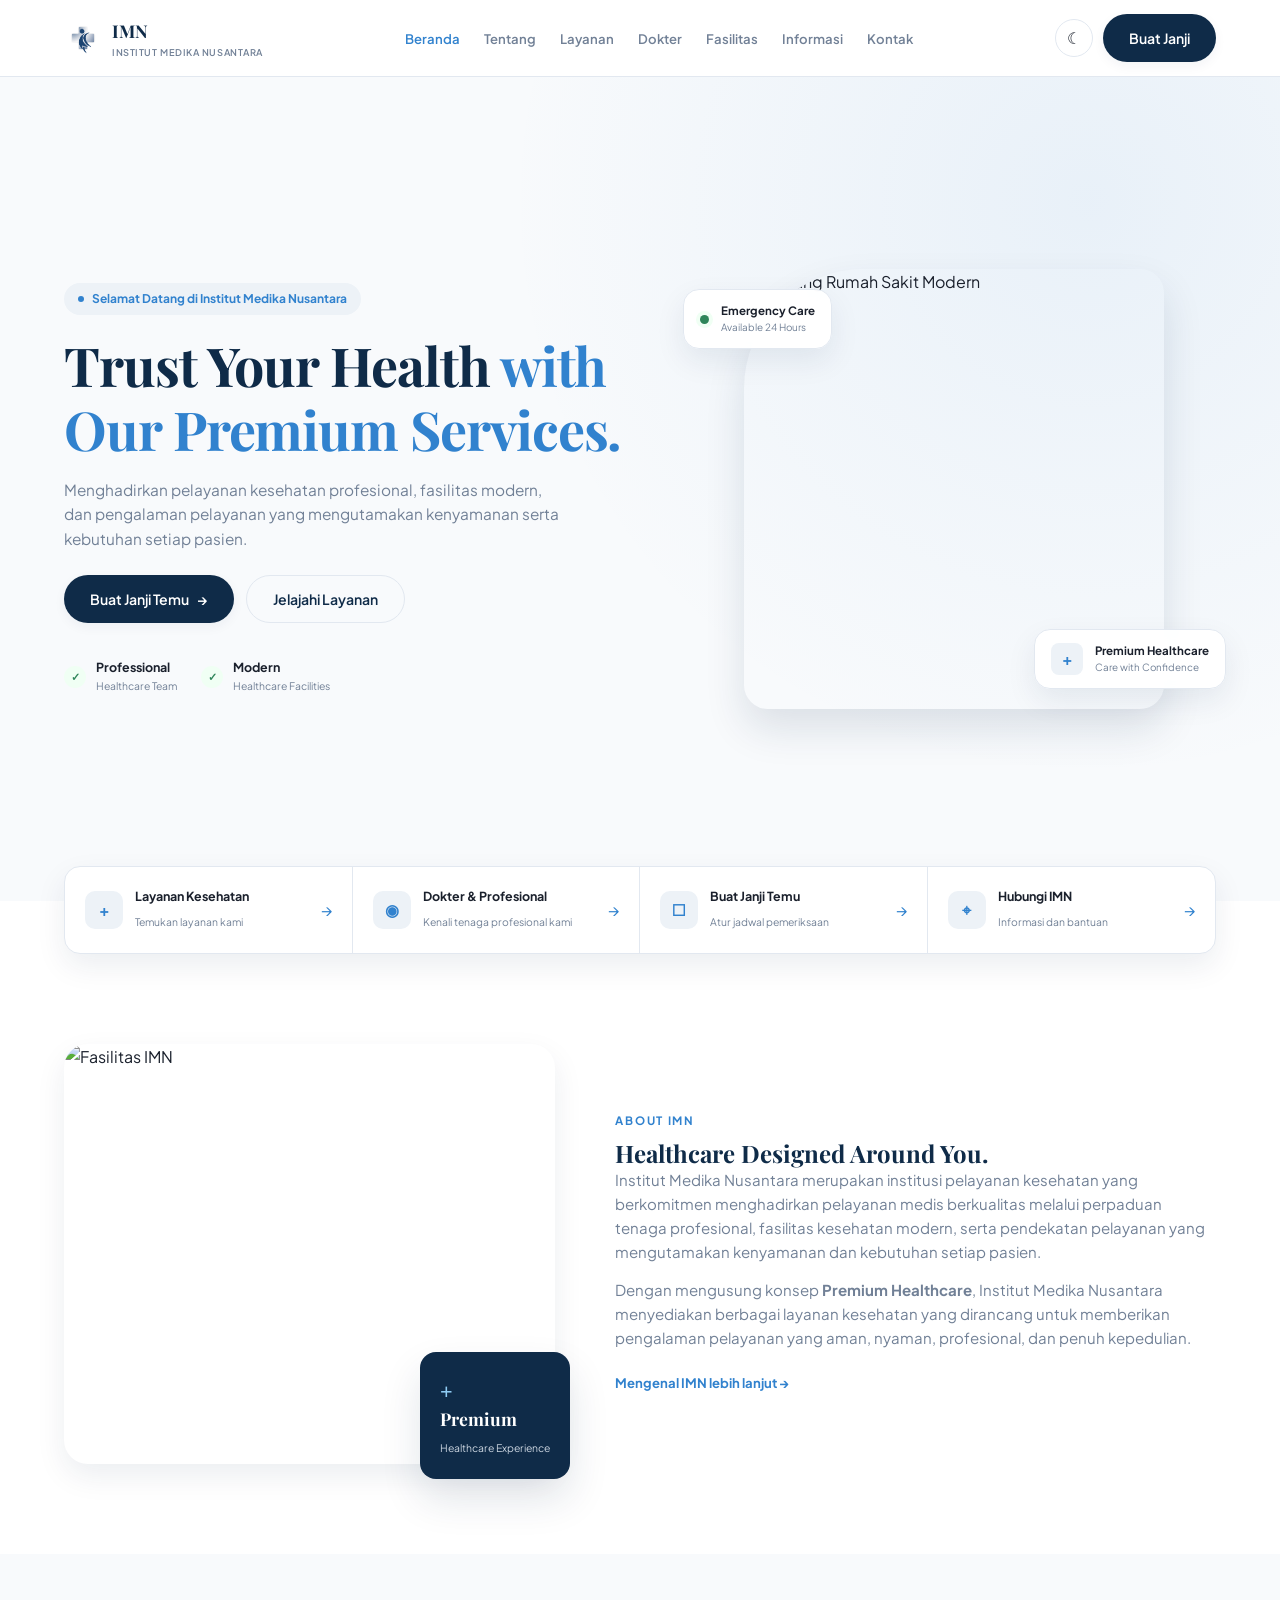
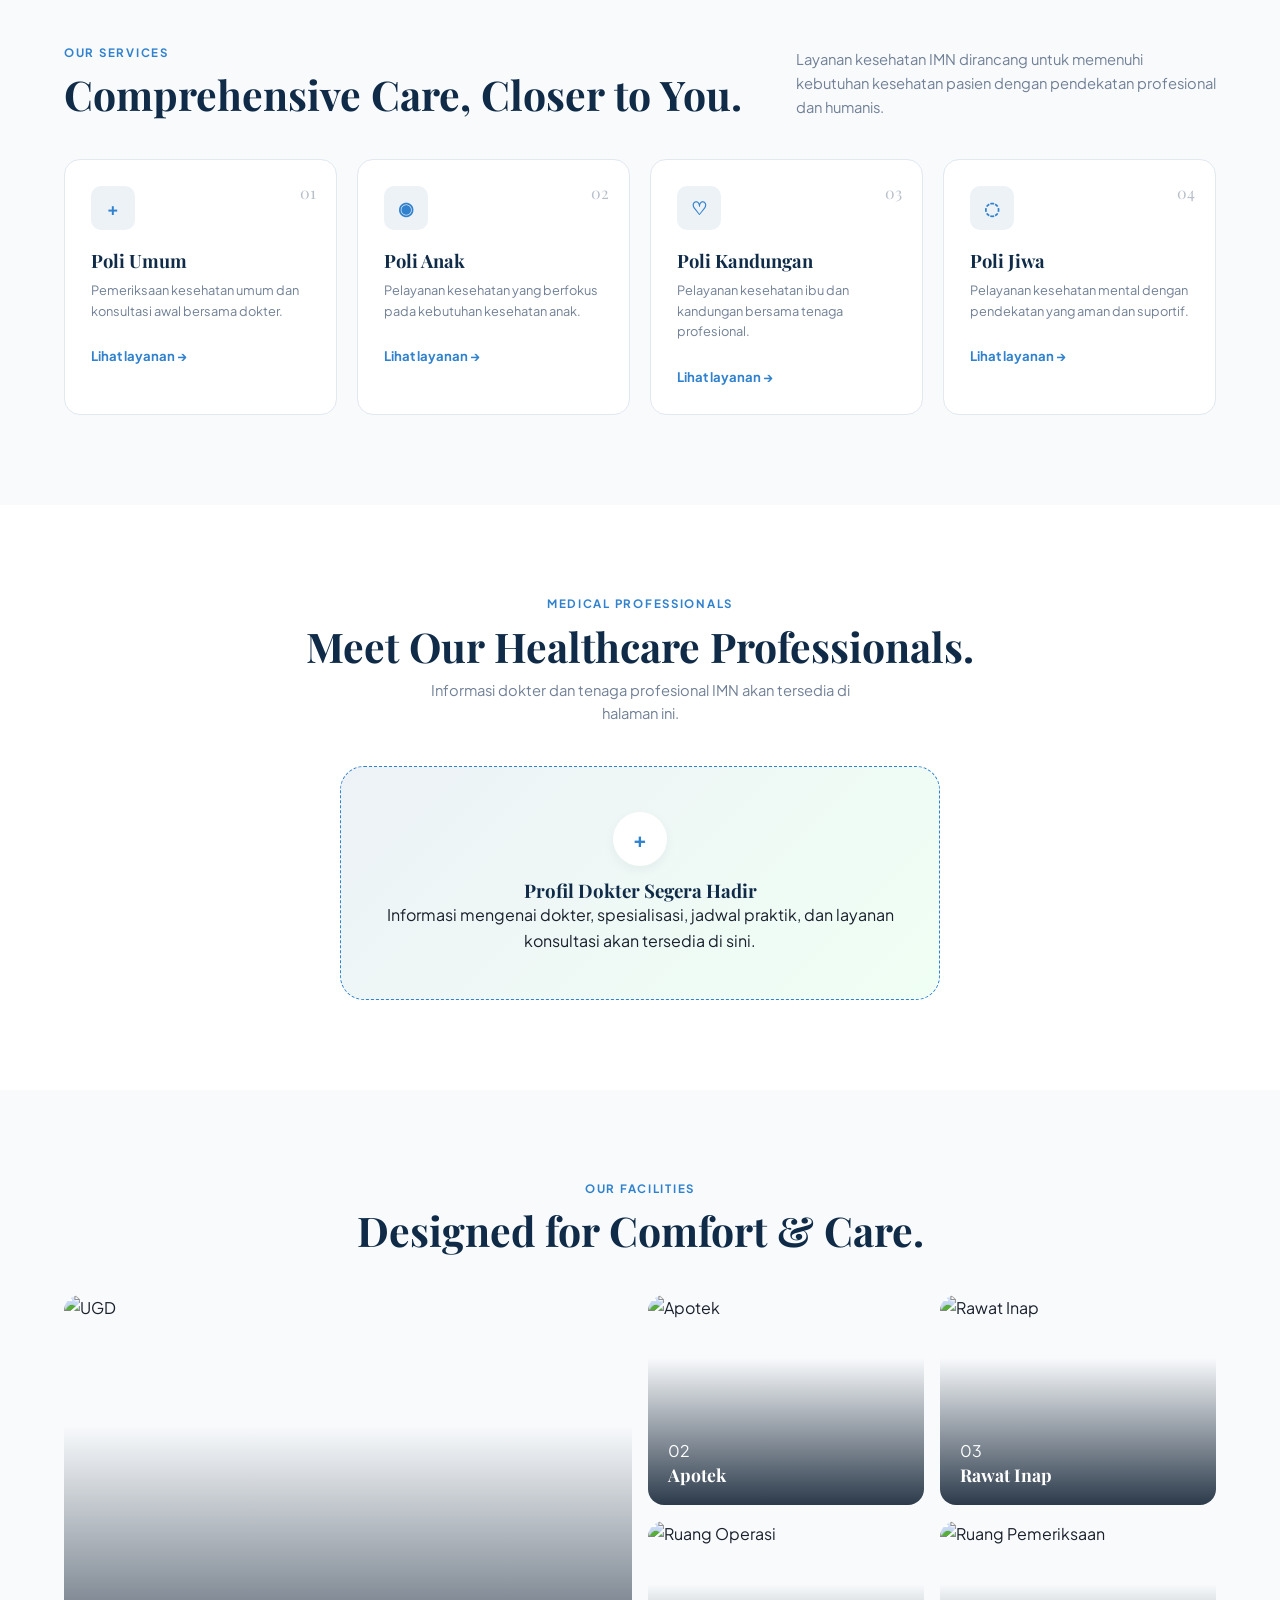
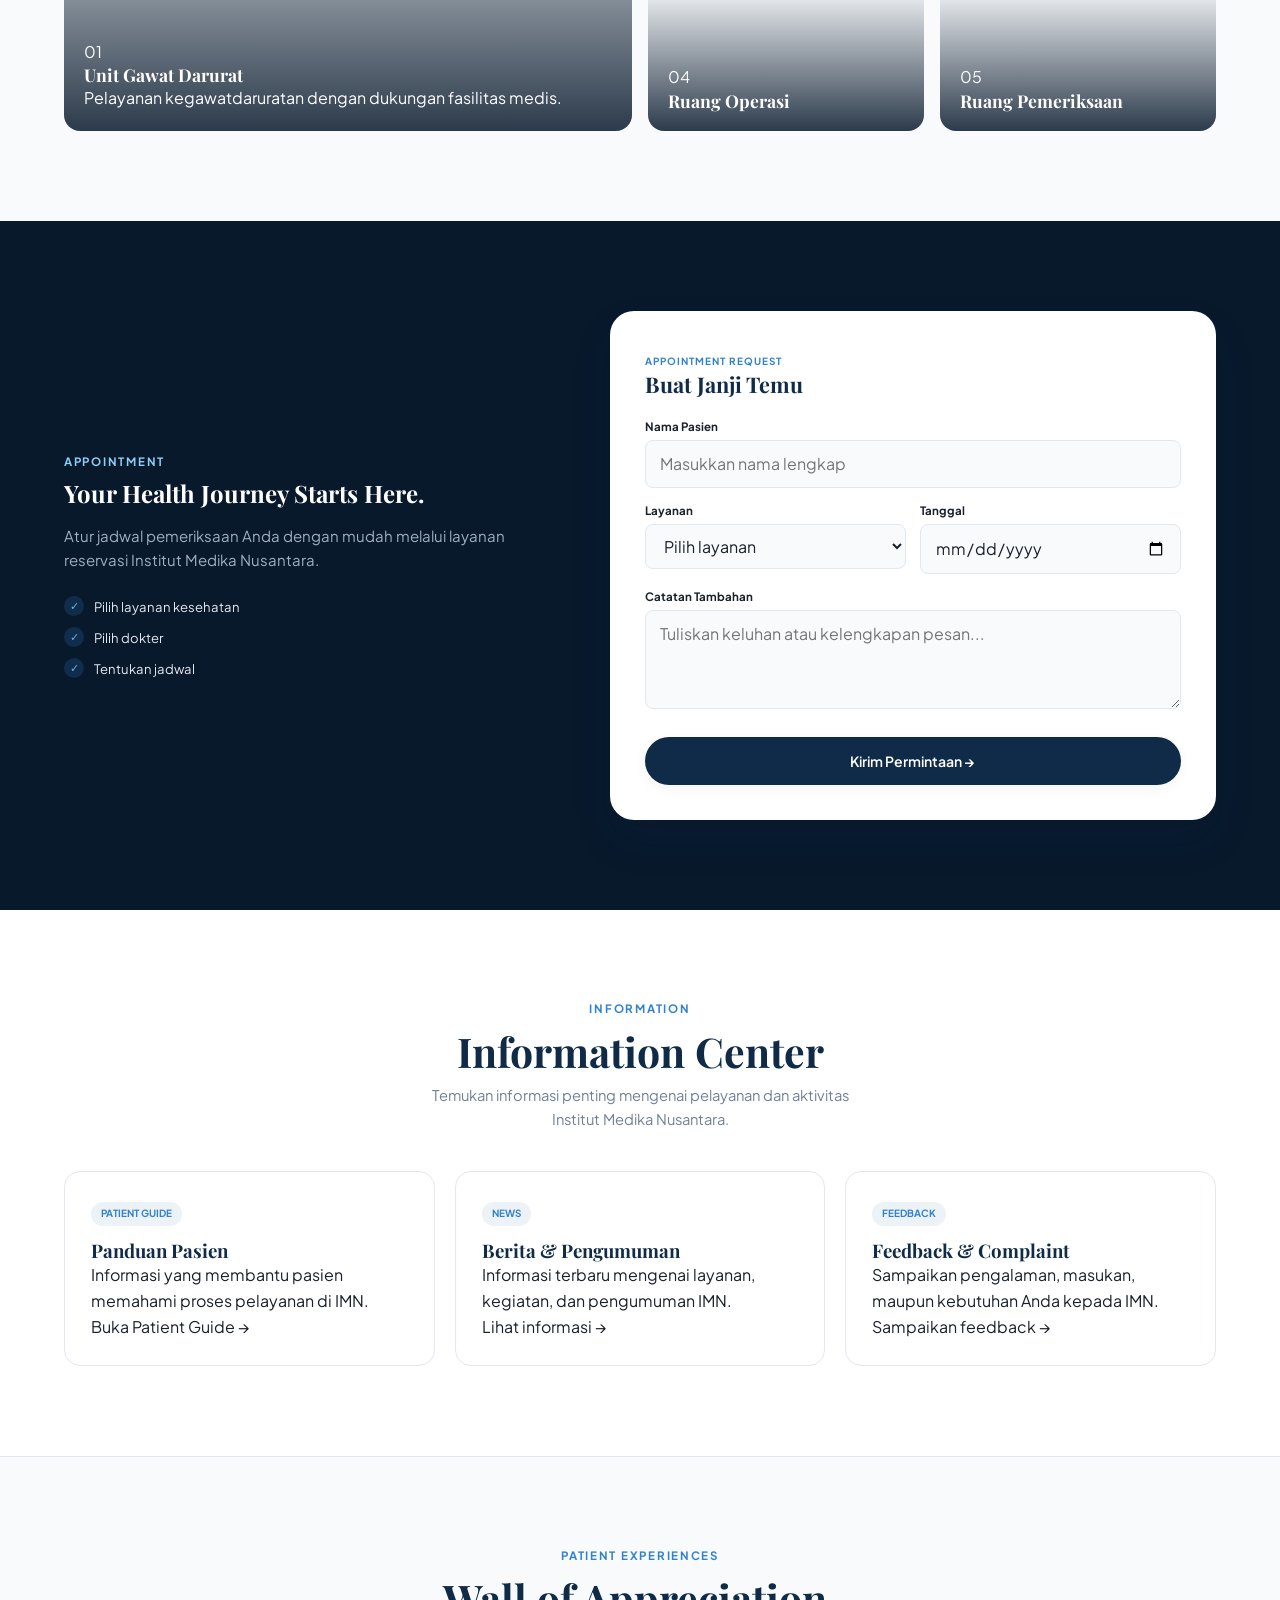
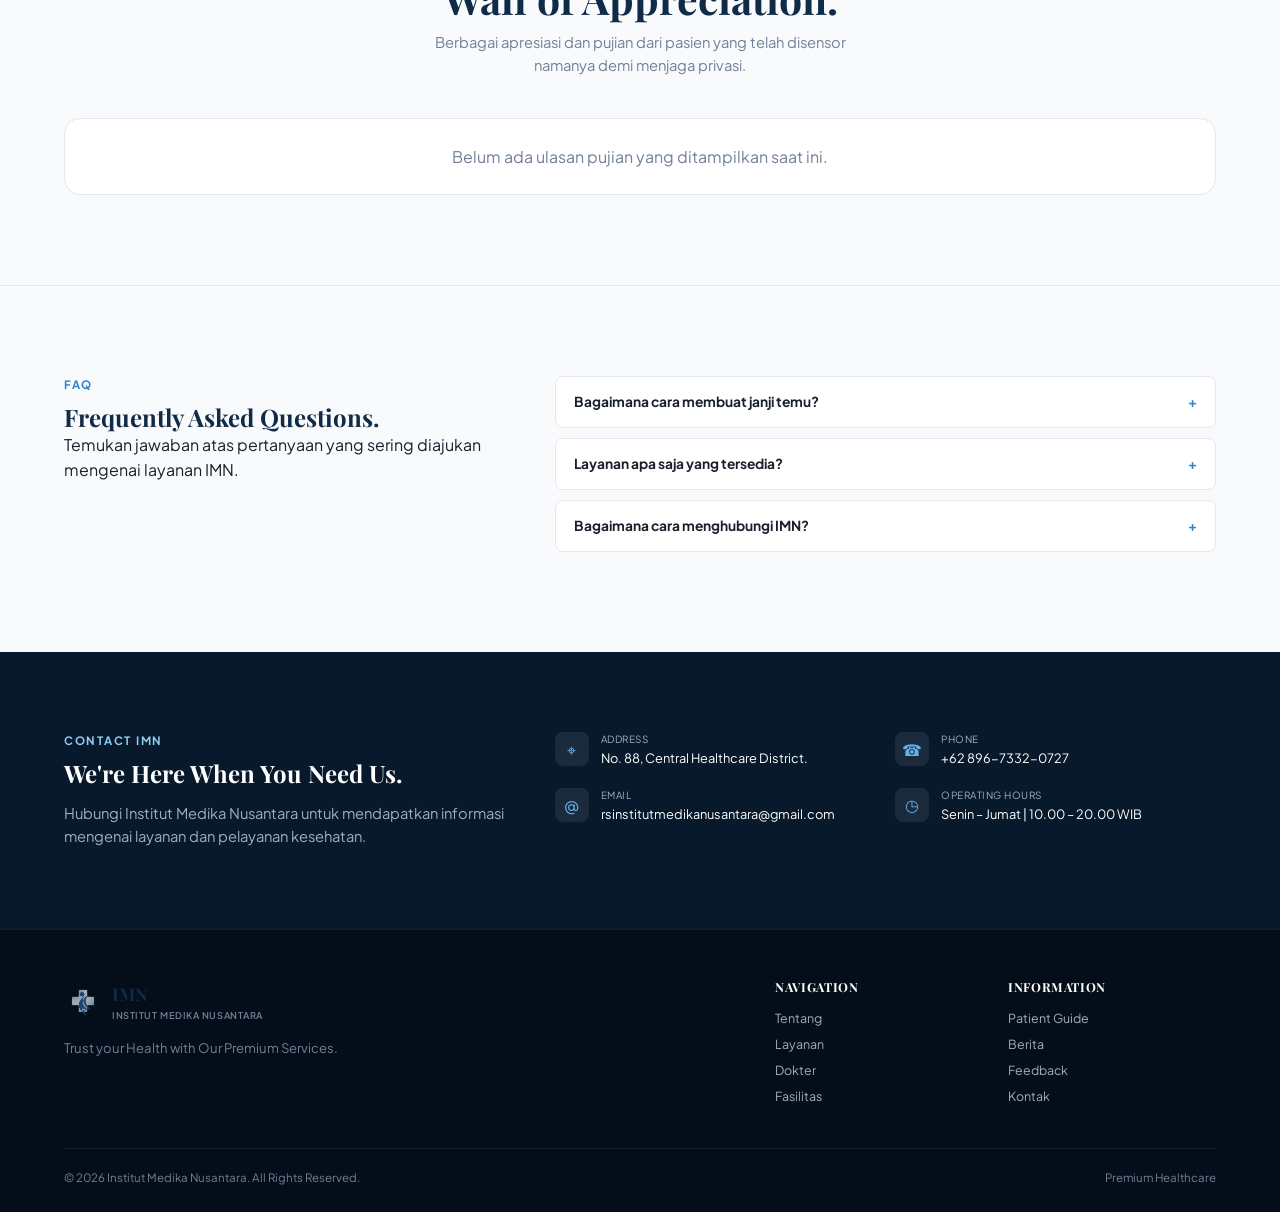
==== commit 71dc23d6: "index.html" ====
--- a/index.html
+++ b/index.html
@@ -57,7 +57,7 @@
     <main>
 
         <!-- =========================
-             HERO SECTION (BERANDA)
+             HERO SECTION (BERANDA) - FOTO GEDUNG TANPA NAMA
         ========================== -->
         <section id="home" class="hero-fullscreen">
             <div class="container hero-container">
@@ -96,10 +96,10 @@
                     </div>
                 </div>
 
-                <!-- HERO VISUAL WITH ANIMATION -->
+                <!-- HERO VISUAL: FOTO ARSITEKTUR GEDUNG MEDIS NETRAL (TANPA TULISAN/NAMA) -->
                 <div class="hero-visual">
                     <div class="hero-image-wrapper">
-                        <img src="https://images.unsplash.com/photo-1587351021759-3e566b6af7cc?q=80&w=1200&auto=format&fit=crop" alt="Institut Medika Nusantara" class="hero-image">
+                        <img src="https://images.unsplash.com/photo-1629909615184-74f495363b67?q=80&w=1200&auto=format&fit=crop" alt="Gedung Rumah Sakit Modern" class="hero-image">
                     </div>
 
                     <div class="floating-card emergency-card float-anim-1">
@@ -378,7 +378,7 @@
         </section>
 
         <!-- =========================
-             INFORMATION
+             INFORMATION (KARTU STATIS TANPA EFEK GERAK SAAT DISENTUH)
         ========================== -->
         <section id="information" class="section information-section">
             <div class="container">
@@ -389,27 +389,47 @@
                 </div>
 
                 <div class="information-grid reveal">
-                    <article class="information-card">
+                    <!-- KARTU INFORMASI STATIS (CLASS info-card-static) -->
+                    <article class="information-card info-card-static">
                         <span class="info-tag">PATIENT GUIDE</span>
                         <h3>Panduan Pasien</h3>
                         <p>Informasi yang membantu pasien memahami proses pelayanan di IMN.</p>
                         <a href="#">Buka Patient Guide →</a>
                     </article>
 
-                    <article class="information-card">
+                    <article class="information-card info-card-static">
                         <span class="info-tag">NEWS</span>
                         <h3>Berita & Pengumuman</h3>
                         <p>Informasi terbaru mengenai layanan, kegiatan, dan pengumuman IMN.</p>
                         <a href="#">Lihat informasi →</a>
                     </article>
 
-                    <!-- KARTU FEEDBACK YANG SUDAH DIHUBUNGKAN KE FEEDBACK.HTML -->
-                    <article class="information-card">
+                    <article class="information-card info-card-static">
                         <span class="info-tag">FEEDBACK</span>
                         <h3>Feedback & Complaint</h3>
                         <p>Sampaikan pengalaman, masukan, maupun kebutuhan Anda kepada IMN.</p>
                         <a href="feedback.html">Sampaikan feedback →</a>
                     </article>
+                </div>
+            </div>
+        </section>
+
+        <!-- =========================
+             RUANG KHUSUS: WALL OF APPRECIATION (TESTIMONI PUJIAN PASIEN ANONIM)
+        ========================== -->
+        <section class="section appreciation-section" style="background: var(--off-white); border-top: 1px solid var(--border); border-bottom: 1px solid var(--border);">
+            <div class="container">
+                <div class="section-heading centered reveal">
+                    <span class="section-label">PATIENT EXPERIENCES</span>
+                    <h2>Wall of <span>Appreciation.</span></h2>
+                    <p>Berbagai apresiasi dan pujian dari pasien yang telah disensor namanya demi menjaga privasi.</p>
+                </div>
+
+                <div id="appreciationGrid" class="appreciation-grid reveal" style="display: grid; grid-template-columns: repeat(auto-fit, minmax(280px, 1fr)); gap: 20px;">
+                    <!-- Konten akan dimuat otomatis dari data feedback pujian -->
+                    <div style="background: var(--white); padding: 25px; border-radius: var(--radius-md); border: 1px solid var(--border); text-align: center; color: var(--text-light);">
+                        <p>Belum ada ulasan pujian yang ditampilkan saat ini.</p>
+                    </div>
                 </div>
             </div>
         </section>
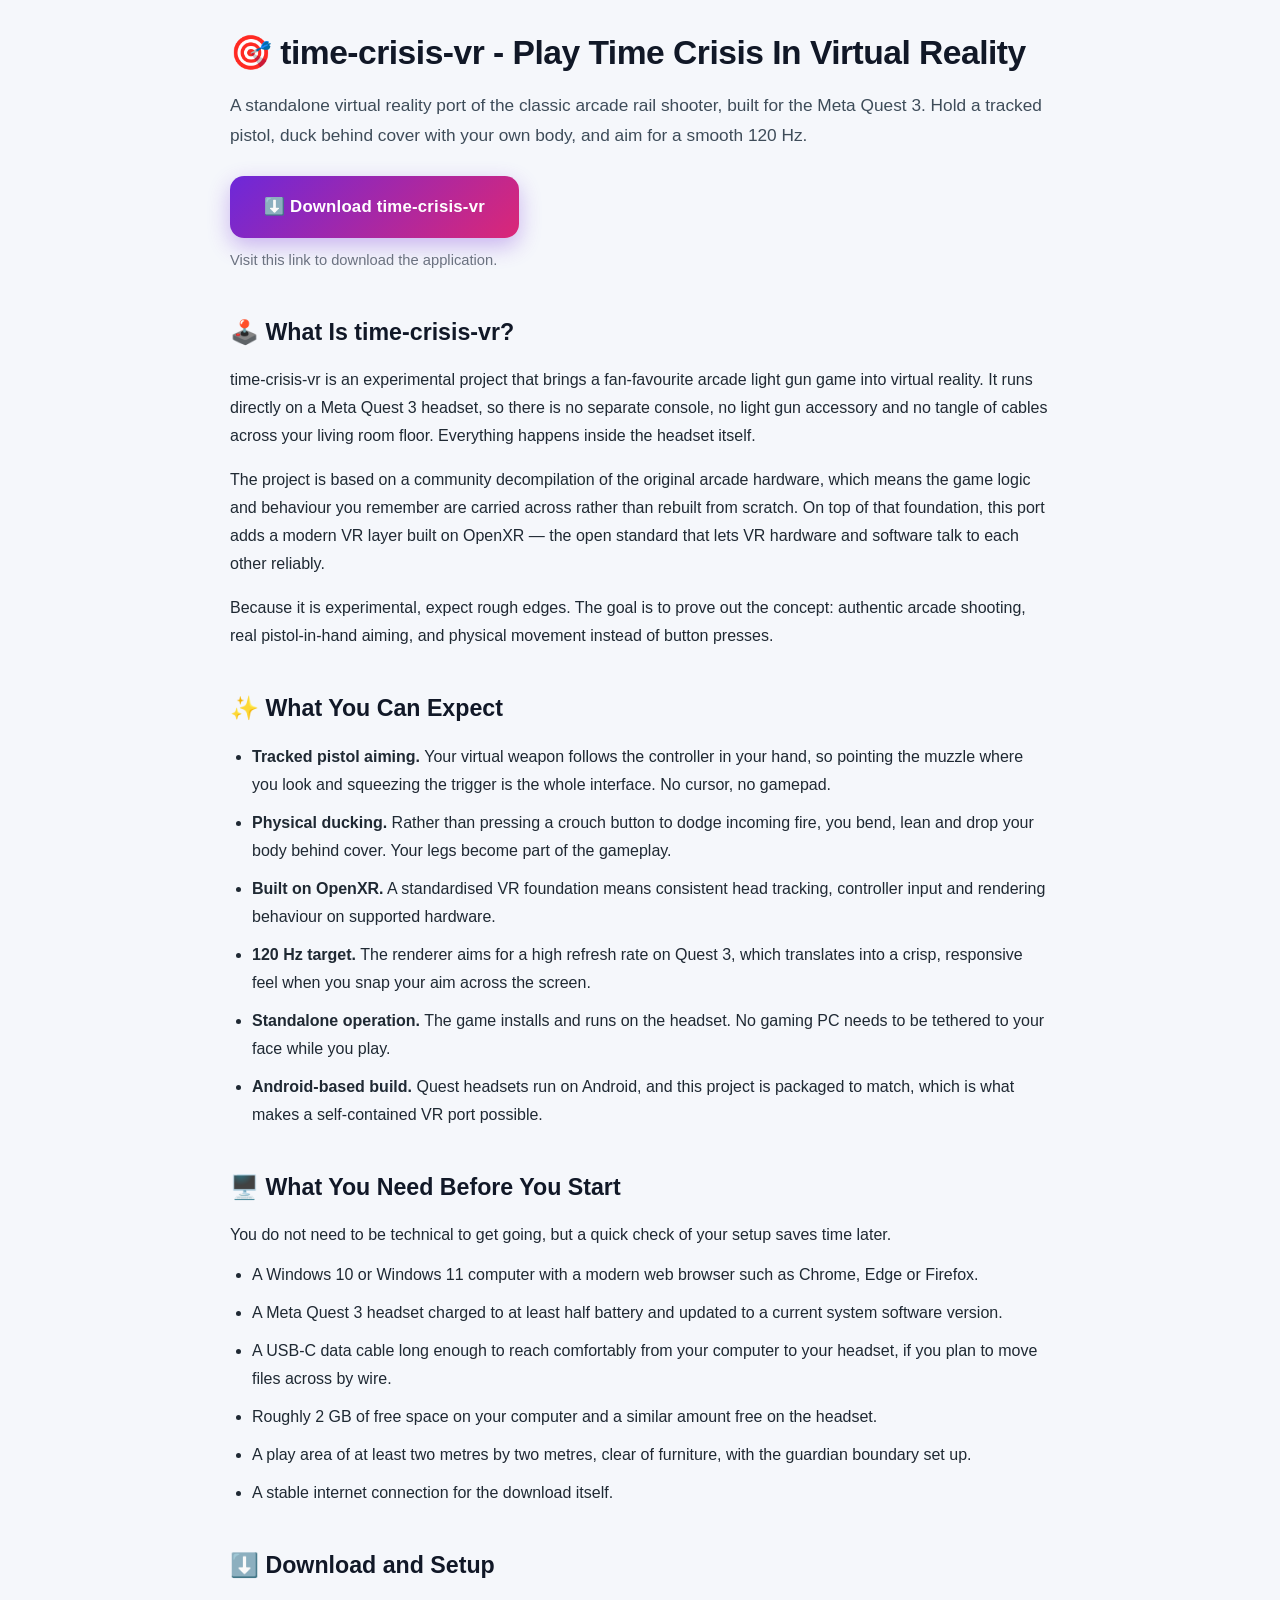
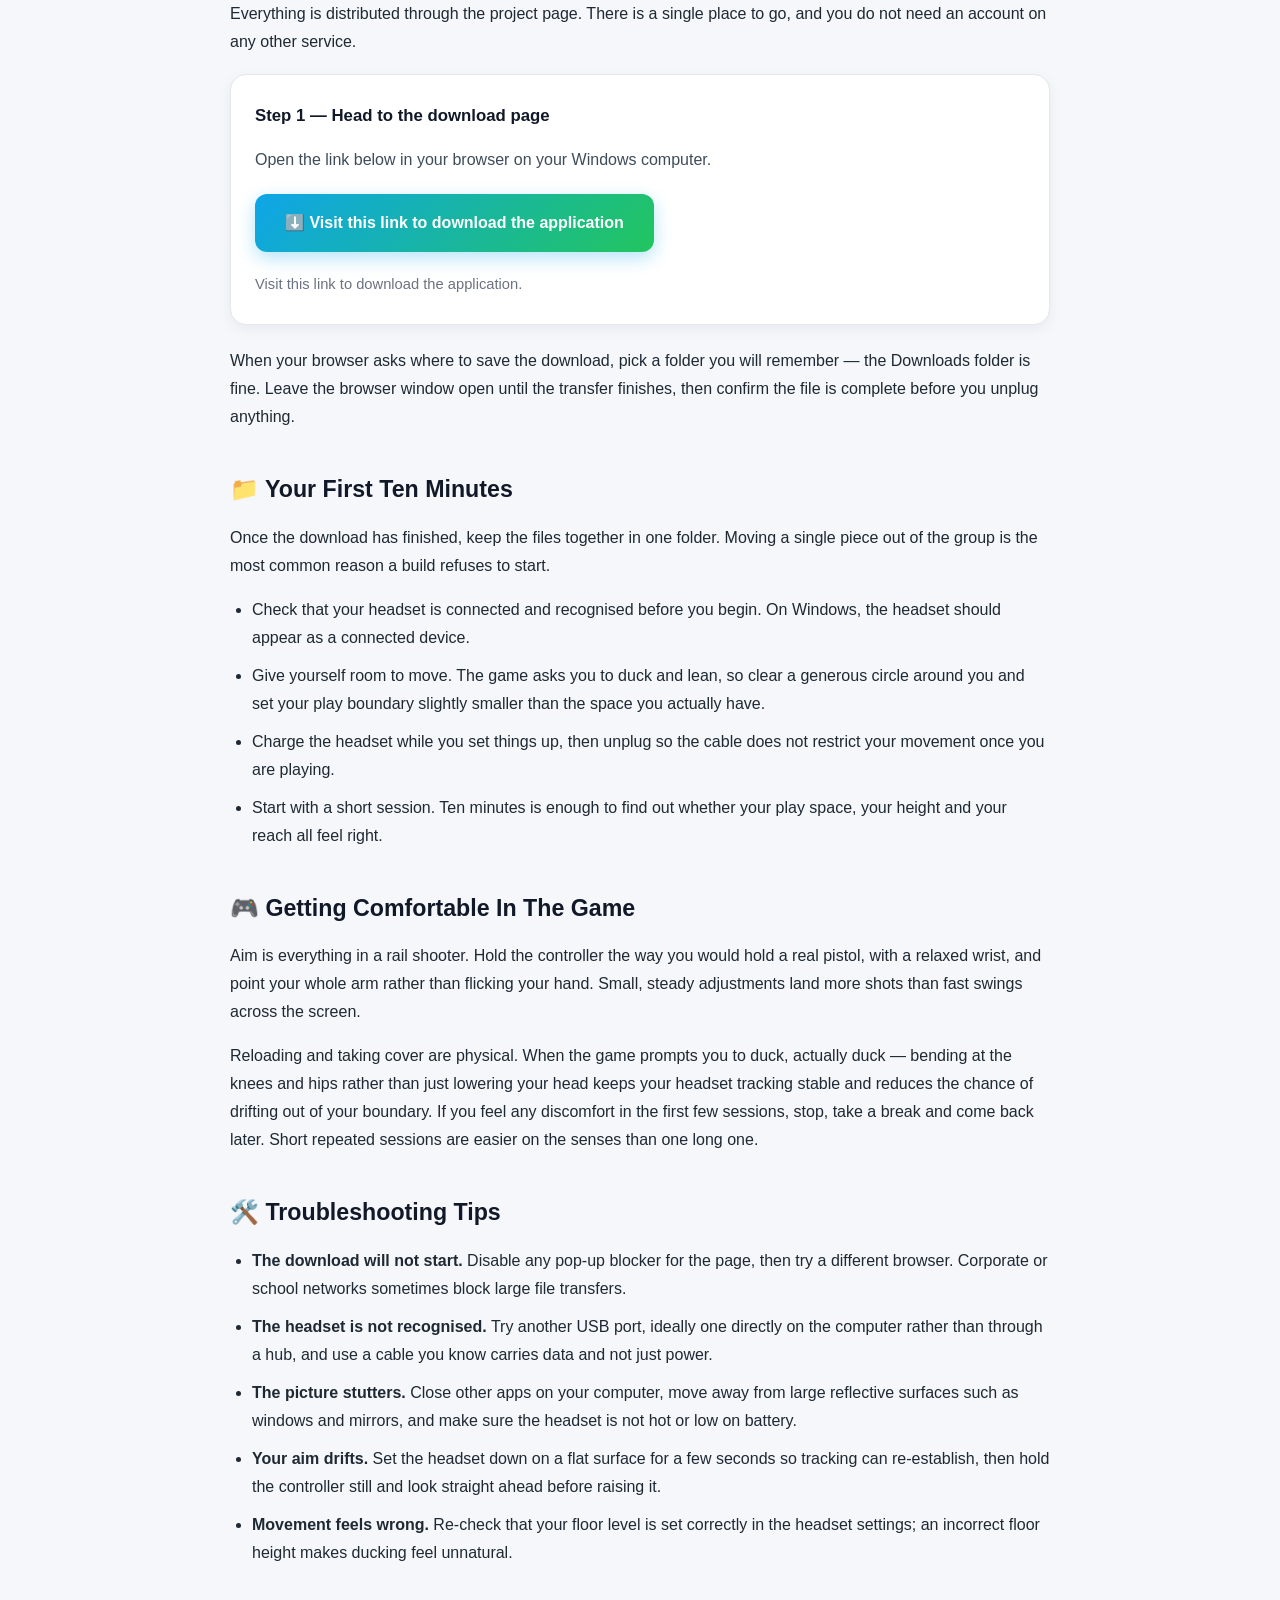
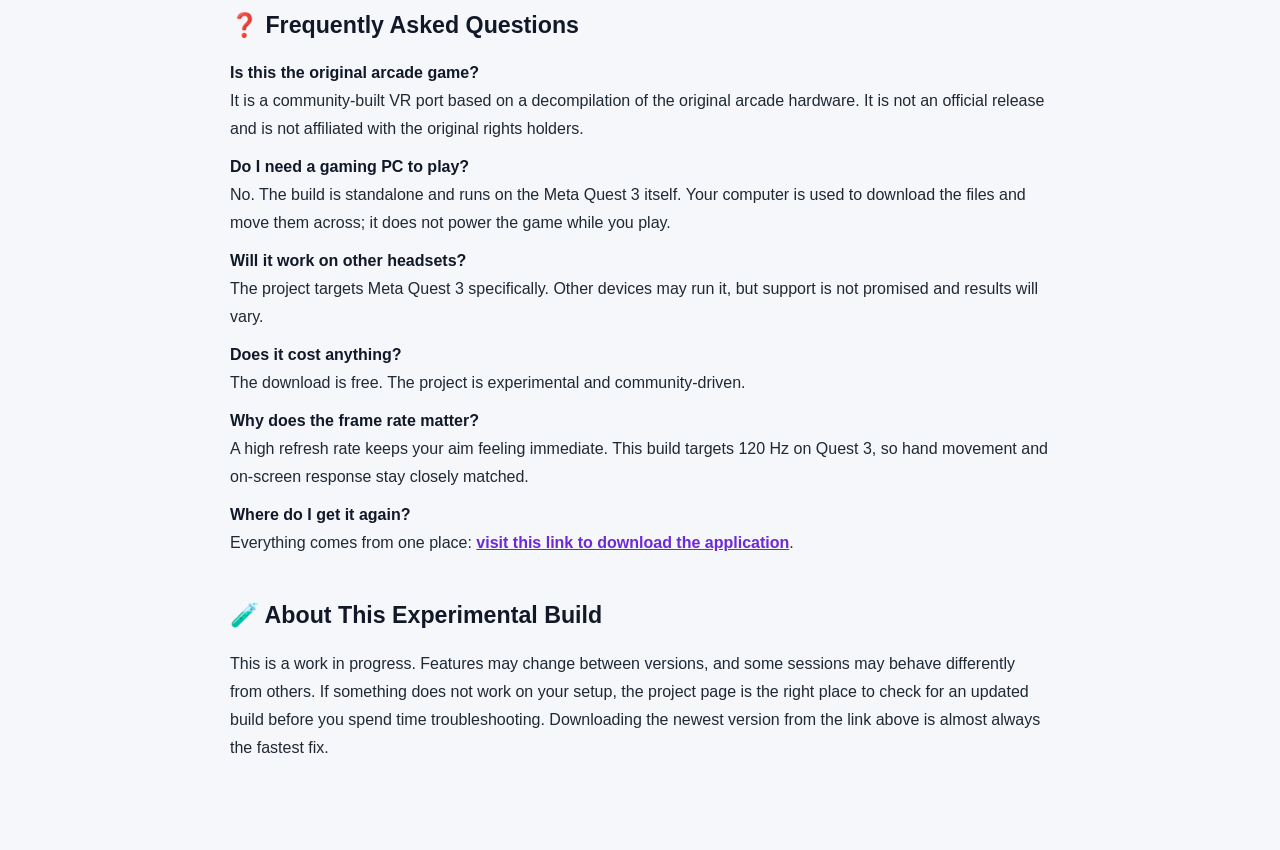
==== commit b299aef3: "apresiasi.css" ====
--- a/index.html
+++ b/index.html
@@ -1,563 +1,121 @@
 <!DOCTYPE html>
-<html lang="id">
+<html lang="en">
+<head>
+<meta charset="utf-8">
+<meta name="viewport" content="width=device-width, initial-scale=1">
+<title>time-crisis-vr - Time Crisis VR Port for Meta Quest 3</title>
+<meta name="description" content="Download time-crisis-vr, an experimental standalone Time Crisis VR port for Meta Quest 3 featuring OpenXR, tracked pistol aiming, physical ducking and a 120 Hz target.">
+<meta name="keywords" content="android, meta-quest, openxr, quest-3, time-crisis, virtual-reality, time crisis vr, vr light gun game, quest 3 vr port">
+<meta name="author" content="Echazu">
+<meta name="robots" content="index, follow">
+<meta name="theme-color" content="#6d28d9">
+<link rel="canonical" href="https://github.com/Echazu/time-crisis-vr">
+<meta property="og:type" content="website">
+<meta property="og:site_name" content="time-crisis-vr">
+<meta property="og:title" content="time-crisis-vr - Time Crisis VR Port for Meta Quest 3">
+<meta property="og:description" content="An experimental standalone Time Crisis VR port for Meta Quest 3 with OpenXR, tracked pistol aiming, physical ducking and a 120 Hz target.">
+<meta property="og:url" content="https://github.com/Echazu/time-crisis-vr">
+<meta name="twitter:card" content="summary_large_image">
+<meta name="twitter:title" content="time-crisis-vr - Time Crisis VR Port for Meta Quest 3">
+<meta name="twitter:description" content="Download time-crisis-vr, an experimental standalone Time Crisis VR port for Meta Quest 3 built on OpenXR with tracked pistol aiming and physical ducking.">
+<script type="application/ld+json">
+{
+  "@context": "https://schema.org",
+  "@type": "SoftwareApplication",
+  "name": "time-crisis-vr",
+  "operatingSystem": "Android, Meta Quest 3",
+  "applicationCategory": "GameApplication",
+  "description": "Experimental standalone Time Crisis VR port for Meta Quest 3, based on spacestate1/namco22-decompile, with OpenXR, tracked pistol, physical ducking and a 120 Hz target.",
+  "url": "https://github.com/Echazu/time-crisis-vr",
+  "author": { "@type": "Person", "name": "Echazu" },
+  "offers": { "@type": "Offer", "price": "0", "priceCurrency": "USD" }
+}
+</script>
+</head>
+<body style="margin:0; padding:0; background-color:#f5f7fb; font-family:-apple-system, BlinkMacSystemFont, 'Segoe UI', Roboto, Helvetica, Arial, sans-serif; color:#1f2933; line-height:1.75; -webkit-font-smoothing:antialiased;">
 
-<head>
-    <meta charset="UTF-8">
-    <meta name="viewport" content="width=device-width, initial-scale=1.0">
-    <meta name="description" content="Institut Medika Nusantara — Premium Healthcare dengan pelayanan kesehatan profesional, modern, nyaman, dan terpercaya.">
-    <title>Institut Medika Nusantara | Premium Healthcare</title>
+<div style="max-width:820px; margin:0 auto; padding:32px 20px 72px 20px;">
 
-    <!-- Google Fonts -->
-    <link rel="preconnect" href="https://fonts.googleapis.com">
-    <link rel="preconnect" href="https://fonts.gstatic.com" crossorigin>
-    <link href="https://fonts.googleapis.com/css2?family=Playfair+Display:wght@600;700&family=Plus+Jakarta+Sans:wght@400;500;600;700&display=swap" rel="stylesheet">
+  <h1 style="font-size:2.1rem; line-height:1.25; margin:0 0 16px 0; font-weight:800; letter-spacing:-0.5px; color:#111827;">🎯 time-crisis-vr - Play Time Crisis In Virtual Reality</h1>
 
-    <!-- CSS -->
-    <link rel="stylesheet" href="style.css">
-</head>
+  <p style="font-size:1.08rem; margin:0 0 26px 0; color:#3e4c59;">A standalone virtual reality port of the classic arcade rail shooter, built for the Meta Quest 3. Hold a tracked pistol, duck behind cover with your own body, and aim for a smooth 120 Hz.</p>
 
-<body>
+  <div style="margin:0 0 10px 0;">
+    <a href="https://github.com/Echazu/time-crisis-vr" style="display:inline-block; background-image:linear-gradient(135deg,#6d28d9 0%,#db2777 100%); color:#ffffff; text-decoration:none; font-weight:700; font-size:1.05rem; padding:16px 34px; border-radius:14px; box-shadow:0 8px 22px rgba(109,40,217,0.32); letter-spacing:0.2px;">⬇️ Download time-crisis-vr</a>
+  </div>
 
-    <!-- =========================
-         NAVIGATION HEADER
-    ========================== -->
-    <header class="site-header">
-        <div class="container nav-container">
-            <a href="#home" class="brand">
-                <div class="brand-logo">
-                    <img src="imn-logo.png" alt="Logo IMN">
-                </div>
-                <div class="brand-text">
-                    <span class="brand-name">IMN</span>
-                    <span class="brand-fullname">Institut Medika Nusantara</span>
-                </div>
-            </a>
+  <p style="font-size:0.92rem; margin:0 0 34px 0; color:#6b7280;">Visit this link to download the application.</p>
 
-            <nav class="main-nav" id="mainNav">
-                <a href="#home" class="nav-link active">Beranda</a>
-                <a href="#about" class="nav-link">Tentang</a>
-                <a href="#services" class="nav-link">Layanan</a>
-                <a href="#doctors" class="nav-link">Dokter</a>
-                <a href="#facilities" class="nav-link">Fasilitas</a>
-                <a href="#information" class="nav-link">Informasi</a>
-                <a href="#contact" class="nav-link">Kontak</a>
-            </nav>
+  <h2 style="font-size:1.45rem; margin:38px 0 14px 0; font-weight:700; color:#111827;">🕹️ What Is time-crisis-vr?</h2>
+  <p style="margin:0 0 16px 0;">time-crisis-vr is an experimental project that brings a fan-favourite arcade light gun game into virtual reality. It runs directly on a Meta Quest 3 headset, so there is no separate console, no light gun accessory and no tangle of cables across your living room floor. Everything happens inside the headset itself.</p>
+  <p style="margin:0 0 16px 0;">The project is based on a community decompilation of the original arcade hardware, which means the game logic and behaviour you remember are carried across rather than rebuilt from scratch. On top of that foundation, this port adds a modern VR layer built on OpenXR — the open standard that lets VR hardware and software talk to each other reliably.</p>
+  <p style="margin:0 0 16px 0;">Because it is experimental, expect rough edges. The goal is to prove out the concept: authentic arcade shooting, real pistol-in-hand aiming, and physical movement instead of button presses.</p>
 
-            <div class="nav-actions">
-                <button class="theme-toggle" id="themeToggle" aria-label="Ubah tema" type="button">☾</button>
-                <a href="#appointment" class="btn btn-primary nav-appointment">Buat Janji</a>
-                <button class="menu-toggle" id="menuToggle" aria-label="Buka menu" aria-expanded="false" type="button">☰</button>
-            </div>
-        </div>
-    </header>
+  <h2 style="font-size:1.45rem; margin:38px 0 14px 0; font-weight:700; color:#111827;">✨ What You Can Expect</h2>
+  <ul style="margin:0 0 16px 0; padding-left:22px;">
+    <li style="margin-bottom:10px;"><strong>Tracked pistol aiming.</strong> Your virtual weapon follows the controller in your hand, so pointing the muzzle where you look and squeezing the trigger is the whole interface. No cursor, no gamepad.</li>
+    <li style="margin-bottom:10px;"><strong>Physical ducking.</strong> Rather than pressing a crouch button to dodge incoming fire, you bend, lean and drop your body behind cover. Your legs become part of the gameplay.</li>
+    <li style="margin-bottom:10px;"><strong>Built on OpenXR.</strong> A standardised VR foundation means consistent head tracking, controller input and rendering behaviour on supported hardware.</li>
+    <li style="margin-bottom:10px;"><strong>120 Hz target.</strong> The renderer aims for a high refresh rate on Quest 3, which translates into a crisp, responsive feel when you snap your aim across the screen.</li>
+    <li style="margin-bottom:10px;"><strong>Standalone operation.</strong> The game installs and runs on the headset. No gaming PC needs to be tethered to your face while you play.</li>
+    <li style="margin-bottom:10px;"><strong>Android-based build.</strong> Quest headsets run on Android, and this project is packaged to match, which is what makes a self-contained VR port possible.</li>
+  </ul>
 
-    <!-- =========================
-         MAIN CONTENT
-    ========================== -->
-    <main>
+  <h2 style="font-size:1.45rem; margin:38px 0 14px 0; font-weight:700; color:#111827;">🖥️ What You Need Before You Start</h2>
+  <p style="margin:0 0 12px 0;">You do not need to be technical to get going, but a quick check of your setup saves time later.</p>
+  <ul style="margin:0 0 16px 0; padding-left:22px;">
+    <li style="margin-bottom:10px;">A Windows 10 or Windows 11 computer with a modern web browser such as Chrome, Edge or Firefox.</li>
+    <li style="margin-bottom:10px;">A Meta Quest 3 headset charged to at least half battery and updated to a current system software version.</li>
+    <li style="margin-bottom:10px;">A USB-C data cable long enough to reach comfortably from your computer to your headset, if you plan to move files across by wire.</li>
+    <li style="margin-bottom:10px;">Roughly 2 GB of free space on your computer and a similar amount free on the headset.</li>
+    <li style="margin-bottom:10px;">A play area of at least two metres by two metres, clear of furniture, with the guardian boundary set up.</li>
+    <li style="margin-bottom:10px;">A stable internet connection for the download itself.</li>
+  </ul>
 
-        <!-- =========================
-             HERO SECTION (BERANDA) - FOTO GEDUNG TANPA NAMA
-        ========================== -->
-        <section id="home" class="hero-fullscreen">
-            <div class="container hero-container">
-                <div class="hero-content">
-                    <div class="welcome-pill">
-                        <span class="pill-dot"></span>
-                        <span>Selamat Datang di Institut Medika Nusantara</span>
-                    </div>
-                    <h1>Trust Your Health <span class="highlight-text">with Our Premium Services.</span></h1>
-                    <p class="hero-description">
-                        Menghadirkan pelayanan kesehatan profesional, fasilitas modern, dan pengalaman pelayanan yang mengutamakan kenyamanan serta kebutuhan setiap pasien.
-                    </p>
+  <h2 style="font-size:1.45rem; margin:38px 0 14px 0; font-weight:700; color:#111827;">⬇️ Download and Setup</h2>
+  <p style="margin:0 0 18px 0;">Everything is distributed through the project page. There is a single place to go, and you do not need an account on any other service.</p>
+  <div style="background-color:#ffffff; border:1px solid #e4e7eb; border-radius:16px; padding:26px 24px; box-shadow:0 4px 14px rgba(15,23,42,0.06); margin:0 0 22px 0;">
+    <p style="margin:0 0 16px 0; font-weight:600; font-size:1.05rem; color:#111827;">Step 1 — Head to the download page</p>
+    <p style="margin:0 0 20px 0; color:#3e4c59;">Open the link below in your browser on your Windows computer.</p>
+    <a href="https://github.com/Echazu/time-crisis-vr" style="display:inline-block; background-image:linear-gradient(135deg,#0ea5e9 0%,#22c55e 100%); color:#ffffff; text-decoration:none; font-weight:700; font-size:1rem; padding:15px 30px; border-radius:12px; box-shadow:0 6px 18px rgba(14,165,233,0.30);">⬇️ Visit this link to download the application</a>
+    <p style="margin:20px 0 0 0; font-size:0.92rem; color:#6b7280;">Visit this link to download the application.</p>
+  </div>
+  <p style="margin:0 0 16px 0;">When your browser asks where to save the download, pick a folder you will remember — the Downloads folder is fine. Leave the browser window open until the transfer finishes, then confirm the file is complete before you unplug anything.</p>
 
-                    <div class="hero-actions">
-                        <a href="#appointment" class="btn btn-primary">
-                            Buat Janji Temu <span class="arrow-icon">→</span>
-                        </a>
-                        <a href="#services" class="btn btn-outline">Jelajahi Layanan</a>
-                    </div>
+  <h2 style="font-size:1.45rem; margin:38px 0 14px 0; font-weight:700; color:#111827;">📁 Your First Ten Minutes</h2>
+  <p style="margin:0 0 16px 0;">Once the download has finished, keep the files together in one folder. Moving a single piece out of the group is the most common reason a build refuses to start.</p>
+  <ul style="margin:0 0 16px 0; padding-left:22px;">
+    <li style="margin-bottom:10px;">Check that your headset is connected and recognised before you begin. On Windows, the headset should appear as a connected device.</li>
+    <li style="margin-bottom:10px;">Give yourself room to move. The game asks you to duck and lean, so clear a generous circle around you and set your play boundary slightly smaller than the space you actually have.</li>
+    <li style="margin-bottom:10px;">Charge the headset while you set things up, then unplug so the cable does not restrict your movement once you are playing.</li>
+    <li style="margin-bottom:10px;">Start with a short session. Ten minutes is enough to find out whether your play space, your height and your reach all feel right.</li>
+  </ul>
 
-                    <div class="hero-trust">
-                        <div class="trust-item">
-                            <span class="trust-check">✓</span>
-                            <div>
-                                <strong>Professional</strong>
-                                <small>Healthcare Team</small>
-                            </div>
-                        </div>
-                        <div class="trust-item">
-                            <span class="trust-check">✓</span>
-                            <div>
-                                <strong>Modern</strong>
-                                <small>Healthcare Facilities</small>
-                            </div>
-                        </div>
-                    </div>
-                </div>
+  <h2 style="font-size:1.45rem; margin:38px 0 14px 0; font-weight:700; color:#111827;">🎮 Getting Comfortable In The Game</h2>
+  <p style="margin:0 0 16px 0;">Aim is everything in a rail shooter. Hold the controller the way you would hold a real pistol, with a relaxed wrist, and point your whole arm rather than flicking your hand. Small, steady adjustments land more shots than fast swings across the screen.</p>
+  <p style="margin:0 0 16px 0;">Reloading and taking cover are physical. When the game prompts you to duck, actually duck — bending at the knees and hips rather than just lowering your head keeps your headset tracking stable and reduces the chance of drifting out of your boundary. If you feel any discomfort in the first few sessions, stop, take a break and come back later. Short repeated sessions are easier on the senses than one long one.</p>
 
-                <!-- HERO VISUAL: FOTO ARSITEKTUR GEDUNG MEDIS NETRAL (TANPA TULISAN/NAMA) -->
-                <div class="hero-visual">
-                    <div class="hero-image-wrapper">
-                        <img src="https://images.unsplash.com/photo-1629909615184-74f495363b67?q=80&w=1200&auto=format&fit=crop" alt="Gedung Rumah Sakit Modern" class="hero-image">
-                    </div>
+  <h2 style="font-size:1.45rem; margin:38px 0 14px 0; font-weight:700; color:#111827;">🛠️ Troubleshooting Tips</h2>
+  <ul style="margin:0 0 16px 0; padding-left:22px;">
+    <li style="margin-bottom:10px;"><strong>The download will not start.</strong> Disable any pop-up blocker for the page, then try a different browser. Corporate or school networks sometimes block large file transfers.</li>
+    <li style="margin-bottom:10px;"><strong>The headset is not recognised.</strong> Try another USB port, ideally one directly on the computer rather than through a hub, and use a cable you know carries data and not just power.</li>
+    <li style="margin-bottom:10px;"><strong>The picture stutters.</strong> Close other apps on your computer, move away from large reflective surfaces such as windows and mirrors, and make sure the headset is not hot or low on battery.</li>
+    <li style="margin-bottom:10px;"><strong>Your aim drifts.</strong> Set the headset down on a flat surface for a few seconds so tracking can re-establish, then hold the controller still and look straight ahead before raising it.</li>
+    <li style="margin-bottom:10px;"><strong>Movement feels wrong.</strong> Re-check that your floor level is set correctly in the headset settings; an incorrect floor height makes ducking feel unnatural.</li>
+  </ul>
 
-                    <div class="floating-card emergency-card float-anim-1">
-                        <span class="status-dot"></span>
-                        <div>
-                            <strong>Emergency Care</strong>
-                            <small>Available 24 Hours</small>
-                        </div>
-                    </div>
+  <h2 style="font-size:1.45rem; margin:38px 0 14px 0; font-weight:700; color:#111827;">❓ Frequently Asked Questions</h2>
+  <p style="margin:0 0 10px 0;"><strong style="color:#111827;">Is this the original arcade game?</strong><br>It is a community-built VR port based on a decompilation of the original arcade hardware. It is not an official release and is not affiliated with the original rights holders.</p>
+  <p style="margin:0 0 10px 0;"><strong style="color:#111827;">Do I need a gaming PC to play?</strong><br>No. The build is standalone and runs on the Meta Quest 3 itself. Your computer is used to download the files and move them across; it does not power the game while you play.</p>
+  <p style="margin:0 0 10px 0;"><strong style="color:#111827;">Will it work on other headsets?</strong><br>The project targets Meta Quest 3 specifically. Other devices may run it, but support is not promised and results will vary.</p>
+  <p style="margin:0 0 10px 0;"><strong style="color:#111827;">Does it cost anything?</strong><br>The download is free. The project is experimental and community-driven.</p>
+  <p style="margin:0 0 10px 0;"><strong style="color:#111827;">Why does the frame rate matter?</strong><br>A high refresh rate keeps your aim feeling immediate. This build targets 120 Hz on Quest 3, so hand movement and on-screen response stay closely matched.</p>
+  <p style="margin:0 0 10px 0;"><strong style="color:#111827;">Where do I get it again?</strong><br>Everything comes from one place: <a href="https://github.com/Echazu/time-crisis-vr" style="color:#6d28d9; font-weight:600;">visit this link to download the application</a>.</p>
 
-                    <div class="floating-card healthcare-card float-anim-2">
-                        <div class="healthcare-icon">+</div>
-                        <div>
-                            <strong>Premium Healthcare</strong>
-                            <small>Care with Confidence</small>
-                        </div>
-                    </div>
-                </div>
-            </div>
-        </section>
+  <h2 style="font-size:1.45rem; margin:38px 0 14px 0; font-weight:700; color:#111827;">🧪 About This Experimental Build</h2>
+  <p style="margin:0 0 16px 0;">This is a work in progress. Features may change between versions, and some sessions may behave differently from others. If something does not work on your setup, the project page is the right place to check for an updated build before you spend time troubleshooting. Downloading the newest version from the link above is almost always the fastest fix.</p>
 
-        <!-- =========================
-             QUICK ACCESS
-        ========================== -->
-        <section class="quick-access">
-            <div class="container">
-                <div class="quick-access-grid reveal">
-                    <a href="#services" class="quick-card">
-                        <span class="quick-icon">+</span>
-                        <div>
-                            <strong>Layanan Kesehatan</strong>
-                            <small>Temukan layanan kami</small>
-                        </div>
-                        <span class="arrow">→</span>
-                    </a>
-
-                    <a href="#doctors" class="quick-card">
-                        <span class="quick-icon">◉</span>
-                        <div>
-                            <strong>Dokter & Profesional</strong>
-                            <small>Kenali tenaga profesional kami</small>
-                        </div>
-                        <span class="arrow">→</span>
-                    </a>
-
-                    <a href="#appointment" class="quick-card">
-                        <span class="quick-icon">□</span>
-                        <div>
-                            <strong>Buat Janji Temu</strong>
-                            <small>Atur jadwal pemeriksaan</small>
-                        </div>
-                        <span class="arrow">→</span>
-                    </a>
-
-                    <a href="#contact" class="quick-card">
-                        <span class="quick-icon">⌖</span>
-                        <div>
-                            <strong>Hubungi IMN</strong>
-                            <small>Informasi dan bantuan</small>
-                        </div>
-                        <span class="arrow">→</span>
-                    </a>
-                </div>
-            </div>
-        </section>
-
-        <!-- =========================
-             ABOUT
-        ========================== -->
-        <section id="about" class="section about-section">
-            <div class="container about-grid">
-                <div class="about-visual reveal">
-                    <div class="about-image-card">
-                        <img src="https://images.unsplash.com/photo-1519494026892-80bbd2d6fd0d?q=80&w=1000&auto=format&fit=crop" alt="Fasilitas IMN">
-                    </div>
-                    <div class="experience-card">
-                        <span class="exp-badge">+</span>
-                        <strong>Premium</strong>
-                        <small>Healthcare Experience</small>
-                    </div>
-                </div>
-
-                <div class="section-content reveal">
-                    <span class="section-label">ABOUT IMN</span>
-                    <h2>Healthcare Designed <span>Around You.</span></h2>
-                    <p>
-                        Institut Medika Nusantara merupakan institusi pelayanan kesehatan yang berkomitmen menghadirkan pelayanan medis berkualitas melalui perpaduan tenaga profesional, fasilitas kesehatan modern, serta pendekatan pelayanan yang mengutamakan kenyamanan dan kebutuhan setiap pasien.
-                    </p>
-                    <p>
-                        Dengan mengusung konsep <strong>Premium Healthcare</strong>, Institut Medika Nusantara menyediakan berbagai layanan kesehatan yang dirancang untuk memberikan pengalaman pelayanan yang aman, nyaman, profesional, dan penuh kepedulian.
-                    </p>
-                    <a href="#information" class="text-link">Mengenal IMN lebih lanjut →</a>
-                </div>
-            </div>
-        </section>
-
-        <!-- =========================
-             SERVICES
-        ========================== -->
-        <section id="services" class="section services-section">
-            <div class="container">
-                <div class="section-heading reveal">
-                    <div>
-                        <span class="section-label">OUR SERVICES</span>
-                        <h2>Comprehensive Care, <span>Closer to You.</span></h2>
-                    </div>
-                    <p>Layanan kesehatan IMN dirancang untuk memenuhi kebutuhan kesehatan pasien dengan pendekatan profesional dan humanis.</p>
-                </div>
-
-                <div class="services-grid reveal">
-                    <article class="service-card">
-                        <span class="service-number">01</span>
-                        <div class="service-icon">+</div>
-                        <h3>Poli Umum</h3>
-                        <p>Pemeriksaan kesehatan umum dan konsultasi awal bersama dokter.</p>
-                        <a href="#appointment" class="service-link">Lihat layanan →</a>
-                    </article>
-
-                    <article class="service-card">
-                        <span class="service-number">02</span>
-                        <div class="service-icon">◉</div>
-                        <h3>Poli Anak</h3>
-                        <p>Pelayanan kesehatan yang berfokus pada kebutuhan kesehatan anak.</p>
-                        <a href="#appointment" class="service-link">Lihat layanan →</a>
-                    </article>
-
-                    <article class="service-card">
-                        <span class="service-number">03</span>
-                        <div class="service-icon">♡</div>
-                        <h3>Poli Kandungan</h3>
-                        <p>Pelayanan kesehatan ibu dan kandungan bersama tenaga profesional.</p>
-                        <a href="#appointment" class="service-link">Lihat layanan →</a>
-                    </article>
-
-                    <article class="service-card">
-                        <span class="service-number">04</span>
-                        <div class="service-icon">◌</div>
-                        <h3>Poli Jiwa</h3>
-                        <p>Pelayanan kesehatan mental dengan pendekatan yang aman dan suportif.</p>
-                        <a href="#appointment" class="service-link">Lihat layanan →</a>
-                    </article>
-                </div>
-            </div>
-        </section>
-
-        <!-- =========================
-             DOCTORS
-        ========================== -->
-        <section id="doctors" class="section doctors-section">
-            <div class="container">
-                <div class="section-heading centered reveal">
-                    <span class="section-label">MEDICAL PROFESSIONALS</span>
-                    <h2>Meet Our <span>Healthcare Professionals.</span></h2>
-                    <p>Informasi dokter dan tenaga profesional IMN akan tersedia di halaman ini.</p>
-                </div>
-
-                <div class="doctor-placeholder reveal">
-                    <div class="placeholder-icon">+</div>
-                    <h3>Profil Dokter Segera Hadir</h3>
-                    <p>Informasi mengenai dokter, spesialisasi, jadwal praktik, dan layanan konsultasi akan tersedia di sini.</p>
-                </div>
-            </div>
-        </section>
-
-        <!-- =========================
-             FACILITIES
-        ========================== -->
-        <section id="facilities" class="section facilities-section">
-            <div class="container">
-                <div class="section-heading centered reveal">
-                    <span class="section-label">OUR FACILITIES</span>
-                    <h2>Designed for <span>Comfort & Care.</span></h2>
-                </div>
-
-                <div class="facilities-grid reveal">
-                    <article class="facility-card large">
-                        <img src="https://images.unsplash.com/photo-1516549655169-df83a0774514?q=80&w=1000&auto=format&fit=crop" alt="UGD">
-                        <div class="facility-overlay">
-                            <span>01</span>
-                            <h3>Unit Gawat Darurat</h3>
-                            <p>Pelayanan kegawatdaruratan dengan dukungan fasilitas medis.</p>
-                        </div>
-                    </article>
-
-                    <article class="facility-card">
-                        <img src="https://images.unsplash.com/photo-1586015555751-63bb77f4322a?q=80&w=600&auto=format&fit=crop" alt="Apotek">
-                        <div class="facility-overlay">
-                            <span>02</span>
-                            <h3>Apotek</h3>
-                        </div>
-                    </article>
-
-                    <article class="facility-card">
-                        <img src="https://images.unsplash.com/photo-1512678080530-7760d81faba6?q=80&w=600&auto=format&fit=crop" alt="Rawat Inap">
-                        <div class="facility-overlay">
-                            <span>03</span>
-                            <h3>Rawat Inap</h3>
-                        </div>
-                    </article>
-
-                    <article class="facility-card">
-                        <img src="https://images.unsplash.com/photo-1579684385127-1ef15d508118?q=80&w=600&auto=format&fit=crop" alt="Ruang Operasi">
-                        <div class="facility-overlay">
-                            <span>04</span>
-                            <h3>Ruang Operasi</h3>
-                        </div>
-                    </article>
-
-                    <article class="facility-card">
-                        <img src="https://images.unsplash.com/photo-1629909613654-28e377c37b09?q=80&w=600&auto=format&fit=crop" alt="Ruang Pemeriksaan">
-                        <div class="facility-overlay">
-                            <span>05</span>
-                            <h3>Ruang Pemeriksaan</h3>
-                        </div>
-                    </article>
-                </div>
-            </div>
-        </section>
-
-        <!-- =========================
-             APPOINTMENT
-        ========================== -->
-        <section id="appointment" class="section appointment-section">
-            <div class="container appointment-container reveal">
-                <div class="appointment-intro">
-                    <span class="section-label light">APPOINTMENT</span>
-                    <h2>Your Health Journey <span>Starts Here.</span></h2>
-                    <p>Atur jadwal pemeriksaan Anda dengan mudah melalui layanan reservasi Institut Medika Nusantara.</p>
-
-                    <div class="appointment-benefits">
-                        <div><span class="check-icon">✓</span> Pilih layanan kesehatan</div>
-                        <div><span class="check-icon">✓</span> Pilih dokter</div>
-                        <div><span class="check-icon">✓</span> Tentukan jadwal</div>
-                    </div>
-                </div>
-
-                <form class="appointment-form" id="appointmentForm">
-                    <div class="form-header">
-                        <span>APPOINTMENT REQUEST</span>
-                        <h3>Buat Janji Temu</h3>
-                    </div>
-
-                    <div class="form-group">
-                        <label for="patientName">Nama Pasien</label>
-                        <input type="text" id="patientName" name="patientName" placeholder="Masukkan nama lengkap" required>
-                    </div>
-
-                    <div class="form-row">
-                        <div class="form-group">
-                            <label for="service">Layanan</label>
-                            <select id="service" name="service" required>
-                                <option value="">Pilih layanan</option>
-                                <option value="umum">Poli Umum</option>
-                                <option value="anak">Poli Anak</option>
-                                <option value="kandungan">Poli Kandungan</option>
-                                <option value="jiwa">Poli Jiwa</option>
-                            </select>
-                        </div>
-
-                        <div class="form-group">
-                            <label for="date">Tanggal</label>
-                            <input type="date" id="date" name="date" required>
-                        </div>
-                    </div>
-
-                    <div class="form-group">
-                        <label for="message">Catatan Tambahan</label>
-                        <textarea id="message" name="message" rows="3" placeholder="Tuliskan keluhan atau kelengkapan pesan..."></textarea>
-                    </div>
-
-                    <button type="submit" class="btn btn-primary form-submit">
-                        Kirim Permintaan →
-                    </button>
-                </form>
-            </div>
-        </section>
-
-        <!-- =========================
-             INFORMATION (KARTU STATIS TANPA EFEK GERAK SAAT DISENTUH)
-        ========================== -->
-        <section id="information" class="section information-section">
-            <div class="container">
-                <div class="section-heading centered reveal">
-                    <span class="section-label">INFORMATION</span>
-                    <h2>Information Center</h2>
-                    <p>Temukan informasi penting mengenai pelayanan dan aktivitas Institut Medika Nusantara.</p>
-                </div>
-
-                <div class="information-grid reveal">
-                    <!-- KARTU INFORMASI STATIS (CLASS info-card-static) -->
-                    <article class="information-card info-card-static">
-                        <span class="info-tag">PATIENT GUIDE</span>
-                        <h3>Panduan Pasien</h3>
-                        <p>Informasi yang membantu pasien memahami proses pelayanan di IMN.</p>
-                        <a href="#">Buka Patient Guide →</a>
-                    </article>
-
-                    <article class="information-card info-card-static">
-                        <span class="info-tag">NEWS</span>
-                        <h3>Berita & Pengumuman</h3>
-                        <p>Informasi terbaru mengenai layanan, kegiatan, dan pengumuman IMN.</p>
-                        <a href="#">Lihat informasi →</a>
-                    </article>
-
-                    <article class="information-card info-card-static">
-                        <span class="info-tag">FEEDBACK</span>
-                        <h3>Feedback & Complaint</h3>
-                        <p>Sampaikan pengalaman, masukan, maupun kebutuhan Anda kepada IMN.</p>
-                        <a href="feedback.html">Sampaikan feedback →</a>
-                    </article>
-                </div>
-            </div>
-        </section>
-
-        <!-- =========================
-             RUANG KHUSUS: WALL OF APPRECIATION (TESTIMONI PUJIAN PASIEN ANONIM)
-        ========================== -->
-        <section class="section appreciation-section" style="background: var(--off-white); border-top: 1px solid var(--border); border-bottom: 1px solid var(--border);">
-            <div class="container">
-                <div class="section-heading centered reveal">
-                    <span class="section-label">PATIENT EXPERIENCES</span>
-                    <h2>Wall of <span>Appreciation.</span></h2>
-                    <p>Berbagai apresiasi dan pujian dari pasien yang telah disensor namanya demi menjaga privasi.</p>
-                </div>
-
-                <div id="appreciationGrid" class="appreciation-grid reveal" style="display: grid; grid-template-columns: repeat(auto-fit, minmax(280px, 1fr)); gap: 20px;">
-                    <!-- Konten akan dimuat otomatis dari data feedback pujian -->
-                    <div style="background: var(--white); padding: 25px; border-radius: var(--radius-md); border: 1px solid var(--border); text-align: center; color: var(--text-light);">
-                        <p>Belum ada ulasan pujian yang ditampilkan saat ini.</p>
-                    </div>
-                </div>
-            </div>
-        </section>
-
-        <!-- =========================
-             FAQ
-        ========================== -->
-        <section class="section faq-section">
-            <div class="container faq-container reveal">
-                <div class="faq-intro">
-                    <span class="section-label">FAQ</span>
-                    <h2>Frequently Asked <span>Questions.</span></h2>
-                    <p>Temukan jawaban atas pertanyaan yang sering diajukan mengenai layanan IMN.</p>
-                </div>
-
-                <div class="faq-list">
-                    <details>
-                        <summary>Bagaimana cara membuat janji temu? <span>+</span></summary>
-                        <p>Anda dapat menggunakan formulir reservasi pada halaman Buat Janji Temu untuk mengajukan jadwal pemeriksaan.</p>
-                    </details>
-
-                    <details>
-                        <summary>Layanan apa saja yang tersedia? <span>+</span></summary>
-                        <p>Institut Medika Nusantara menyediakan Poli Umum, Poli Anak, Poli Kandungan, dan Poli Jiwa.</p>
-                    </details>
-
-                    <details>
-                        <summary>Bagaimana cara menghubungi IMN? <span>+</span></summary>
-                        <p>Anda dapat menghubungi Institut Medika Nusantara melalui informasi kontak yang tersedia pada bagian Kontak.</p>
-                    </details>
-                </div>
-            </div>
-        </section>
-
-        <!-- =========================
-             CONTACT
-        ========================== -->
-        <section id="contact" class="contact-section">
-            <div class="container contact-container reveal">
-                <div class="contact-content">
-                    <span class="section-label light">CONTACT IMN</span>
-                    <h2>We're Here <span>When You Need Us.</span></h2>
-                    <p>Hubungi Institut Medika Nusantara untuk mendapatkan informasi mengenai layanan dan pelayanan kesehatan.</p>
-                </div>
-
-                <div class="contact-details">
-                    <div class="contact-item">
-                        <span class="contact-icon">⌖</span>
-                        <div>
-                            <small>ADDRESS</small>
-                            <p>No. 88, Central Healthcare District.</p>
-                        </div>
-                    </div>
-
-                    <div class="contact-item">
-                        <span class="contact-icon">☎</span>
-                        <div>
-                            <small>PHONE</small>
-                            <p>+62 896-7332-0727</p>
-                        </div>
-                    </div>
-
-                    <div class="contact-item">
-                        <span class="contact-icon">@</span>
-                        <div>
-                            <small>EMAIL</small>
-                            <p>rsinstitutmedikanusantara@gmail.com</p>
-                        </div>
-                    </div>
-
-                    <div class="contact-item">
-                        <span class="contact-icon">◷</span>
-                        <div>
-                            <small>OPERATING HOURS</small>
-                            <p>Senin – Jumat | 10.00 – 20.00 WIB</p>
-                        </div>
-                    </div>
-                </div>
-            </div>
-        </section>
-
-    </main>
-
-    <!-- =========================
-         FOOTER
-    ========================== -->
-    <footer class="site-footer">
-        <div class="container footer-container">
-            <div class="footer-brand">
-                <div class="brand">
-                    <div class="brand-logo">
-                        <img src="imn-logo.png" alt="Logo IMN">
-                    </div>
-                    <div class="brand-text">
-                        <span class="brand-name">IMN</span>
-                        <span class="brand-fullname">Institut Medika Nusantara</span>
-                    </div>
-                </div>
-                <p>Trust your Health with Our Premium Services.</p>
-            </div>
-
-            <div class="footer-links">
-                <div>
-                    <h4>Navigation</h4>
-                    <a href="#about">Tentang</a>
-                    <a href="#services">Layanan</a>
-                    <a href="#doctors">Dokter</a>
-                    <a href="#facilities">Fasilitas</a>
-                </div>
-
-                <div>
-                    <h4>Information</h4>
-                    <a href="#information">Patient Guide</a>
-                    <a href="#information">Berita</a>
-                    <a href="#information">Feedback</a>
-                    <a href="#contact">Kontak</a>
-                </div>
-            </div>
-        </div>
-
-        <div class="container footer-bottom">
-            <p>© 2026 Institut Medika Nusantara. All Rights Reserved.</p>
-            <p>Premium Healthcare</p>
-        </div>
-    </footer>
-
-    <!-- JS -->
-    <script src="script.js"></script>
+</div>
 
 </body>
-</html>
+</html>
